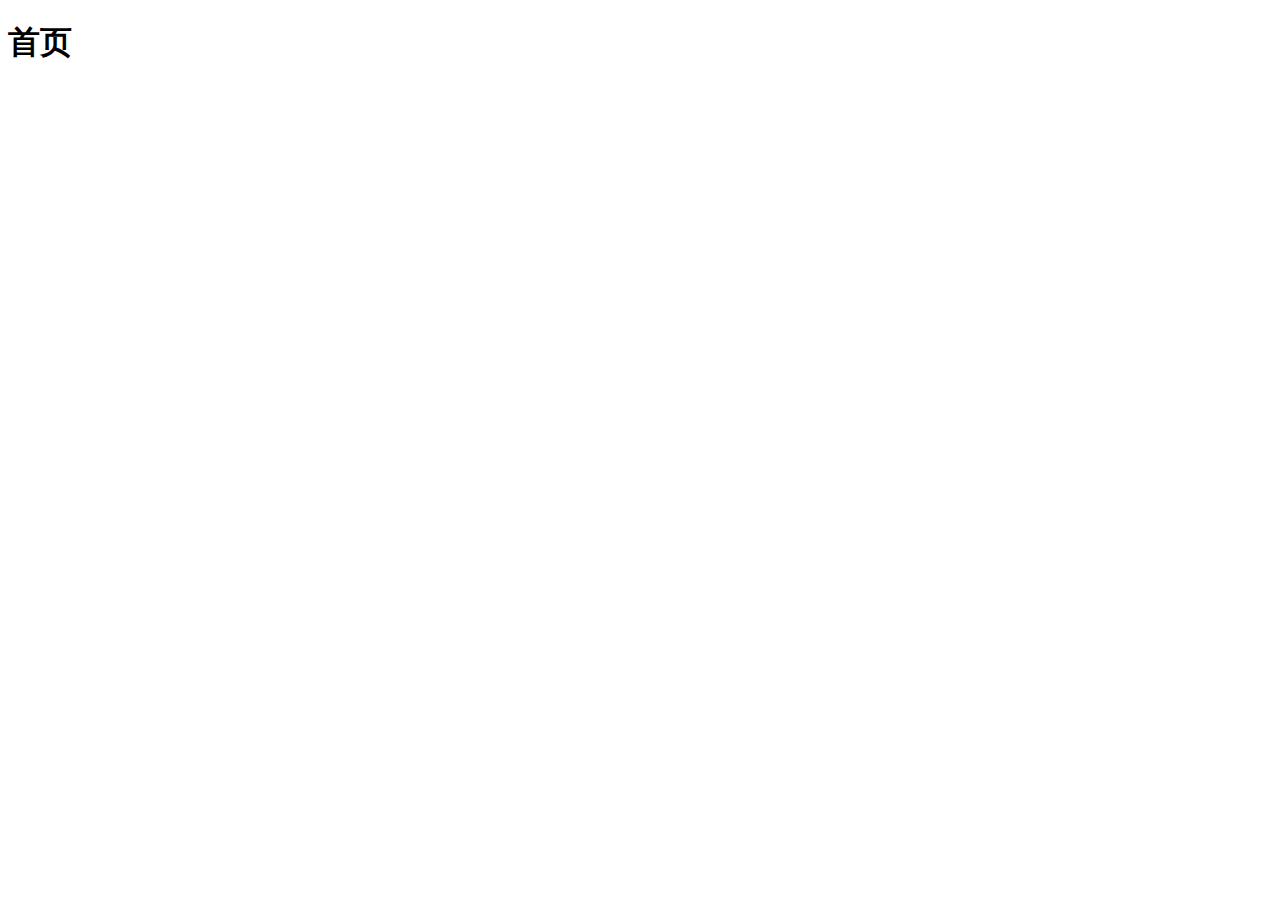
==== index.html @ 9dfb5782 "完成了登录和注册的功能" ====
<!DOCTYPE html>
<html lang="en">
  <head>
    <meta charset="UTF-8" />
    <meta http-equiv="X-UA-Compatible" content="IE=edge" />
    <meta name="viewport" content="width=device-width, initial-scale=1.0" />
    <title>Document</title>
  </head>
  <body>
    <h1>首页</h1>
  </body>
</html>
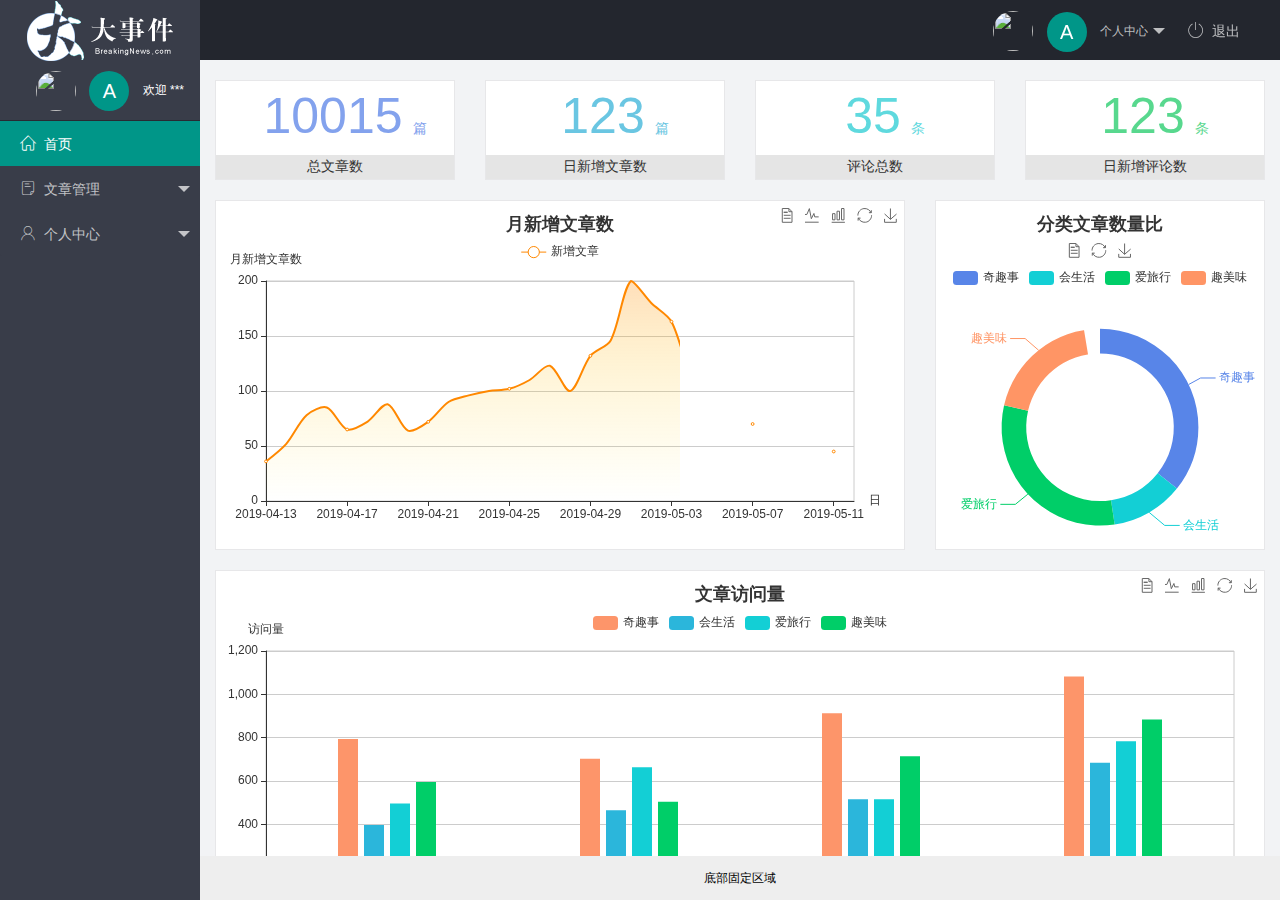
==== commit 404dc841: "完成了index步骤" ====
--- a/index.html
+++ b/index.html
@@ -5,8 +5,115 @@
     <meta http-equiv="X-UA-Compatible" content="IE=edge" />
     <meta name="viewport" content="width=device-width, initial-scale=1.0" />
     <title>Document</title>
+    <link rel="stylesheet" href="/assets/lib/layui/css/layui.css" />
+    <link rel="stylesheet" href="/assets/fonts/iconfont.css" />
+    <link rel="stylesheet" href="/assets/css/index.css" />
   </head>
   <body>
-    <h1>首页</h1>
+    <div class="layui-layout layui-layout-admin">
+      <div class="layui-header">
+        <div class="layui-logo layui-hide-xs layui-bg-black">
+          <img src="/assets/images/logo.png" alt="" />
+        </div>
+
+        <ul class="layui-nav layui-layout-right">
+          <li class="layui-nav-item layui-hide layui-show-md-inline-block">
+            <!-- 右侧导航栏上面头像 -->
+            <a href="javascript:;" class="userinfo">
+              <img src="http://t.cn/RCzsdCq" class="layui-nav-img" />
+              <span class="text-avatar">A</span>
+              个人中心
+            </a>
+            <dl class="layui-nav-child">
+              <dd><a href="">基本资料</a></dd>
+              <dd><a href="">更换头像</a></dd>
+              <dd><a href="">重置密码</a></dd>
+            </dl>
+          </li>
+          <li class="layui-nav-item" lay-header-event="menuRight" lay-unselect>
+            <a href="javascript:; " id="btnLogout"
+              ><span class="iconfont icon-tuichu"></span>退出</a
+            >
+          </li>
+        </ul>
+      </div>
+
+      <div class="layui-side layui-bg-black">
+        <div class="layui-side-scroll">
+          <!-- 左侧导航区域（可配合layui已有的垂直导航） -->
+          <!-- 左侧侧边栏上面头像 -->
+          <div class="userinfo">
+            <img src="http://t.cn/RCzsdCq" class="layui-nav-img" />
+            <span class="text-avatar">A</span>
+            <span id="welcome">欢迎 ***</span>
+          </div>
+          <ul class="layui-nav layui-nav-tree" lay-shrink="all">
+            <li class="layui-nav-item layui-this">
+              <a href="/home/dashboard.html" target="fm"
+                ><span class="iconfont icon-home"></span>首页</a
+              >
+            </li>
+            <li class="layui-nav-item">
+              <a class="" href="javascript:;"
+                ><span class="iconfont icon-16"></span>文章管理</a
+              >
+              <dl class="layui-nav-child">
+                <dd>
+                  <a href="javascript:;"
+                    ><i class="layui-icon layui-icon-app"></i>文章类别</a
+                  >
+                </dd>
+                <dd>
+                  <a href="javascript:;"
+                    ><i class="layui-icon layui-icon-app"></i>文章列表</a
+                  >
+                </dd>
+                <dd>
+                  <a href="javascript:;"
+                    ><i class="layui-icon layui-icon-app"></i>发布文章</a
+                  >
+                </dd>
+              </dl>
+            </li>
+            <li class="layui-nav-item">
+              <a href="javascript:;"
+                ><span class="iconfont icon-user"></span>个人中心</a
+              >
+              <dl class="layui-nav-child">
+                <dd>
+                  <a href="javascript:;"
+                    ><i class="layui-icon layui-icon-app"></i>基本资料</a
+                  >
+                </dd>
+                <dd>
+                  <a href="javascript:;"
+                    ><i class="layui-icon layui-icon-app"></i>更换头像</a
+                  >
+                </dd>
+                <dd>
+                  <a href="javascript:;"
+                    ><i class="layui-icon layui-icon-app"></i>重置密码</a
+                  >
+                </dd>
+              </dl>
+            </li>
+          </ul>
+        </div>
+      </div>
+
+      <div class="layui-body">
+        <!-- 内容主体区域 -->
+        <iframe name="fm" src="/home/dashboard.html" frameborder="0"></iframe>
+      </div>
+
+      <div class="layui-footer">
+        <!-- 底部固定区域 -->
+        底部固定区域
+      </div>
+    </div>
+    <script src="/assets/lib/layui/layui.all.js"></script>
+    <script src="/assets/lib/jquery.js"></script>
+    <script src="/assets/js/baseAPI.js"></script>
+    <script src="/assets/js/index.js"></script>
   </body>
 </html>
--- a/assets/lib/layui/css/layui.css
+++ b/assets/lib/layui/css/layui.css
@@ -0,0 +1,2 @@
+/** layui-v2.5.5 MIT License By https://www.layui.com */
+ .layui-inline,img{display:inline-block;vertical-align:middle}h1,h2,h3,h4,h5,h6{font-weight:400}.layui-edge,.layui-header,.layui-inline,.layui-main{position:relative}.layui-body,.layui-edge,.layui-elip{overflow:hidden}.layui-btn,.layui-edge,.layui-inline,img{vertical-align:middle}.layui-btn,.layui-disabled,.layui-icon,.layui-unselect{-moz-user-select:none;-webkit-user-select:none;-ms-user-select:none}.layui-elip,.layui-form-checkbox span,.layui-form-pane .layui-form-label{text-overflow:ellipsis;white-space:nowrap}.layui-breadcrumb,.layui-tree-btnGroup{visibility:hidden}blockquote,body,button,dd,div,dl,dt,form,h1,h2,h3,h4,h5,h6,input,li,ol,p,pre,td,textarea,th,ul{margin:0;padding:0;-webkit-tap-highlight-color:rgba(0,0,0,0)}a:active,a:hover{outline:0}img{border:none}li{list-style:none}table{border-collapse:collapse;border-spacing:0}h4,h5,h6{font-size:100%}button,input,optgroup,option,select,textarea{font-family:inherit;font-size:inherit;font-style:inherit;font-weight:inherit;outline:0}pre{white-space:pre-wrap;white-space:-moz-pre-wrap;white-space:-pre-wrap;white-space:-o-pre-wrap;word-wrap:break-word}body{line-height:24px;font:14px Helvetica Neue,Helvetica,PingFang SC,Tahoma,Arial,sans-serif}hr{height:1px;margin:10px 0;border:0;clear:both}a{color:#333;text-decoration:none}a:hover{color:#777}a cite{font-style:normal;*cursor:pointer}.layui-border-box,.layui-border-box *{box-sizing:border-box}.layui-box,.layui-box *{box-sizing:content-box}.layui-clear{clear:both;*zoom:1}.layui-clear:after{content:'\20';clear:both;*zoom:1;display:block;height:0}.layui-inline{*display:inline;*zoom:1}.layui-edge{display:inline-block;width:0;height:0;border-width:6px;border-style:dashed;border-color:transparent}.layui-edge-top{top:-4px;border-bottom-color:#999;border-bottom-style:solid}.layui-edge-right{border-left-color:#999;border-left-style:solid}.layui-edge-bottom{top:2px;border-top-color:#999;border-top-style:solid}.layui-edge-left{border-right-color:#999;border-right-style:solid}.layui-disabled,.layui-disabled:hover{color:#d2d2d2!important;cursor:not-allowed!important}.layui-circle{border-radius:100%}.layui-show{display:block!important}.layui-hide{display:none!important}@font-face{font-family:layui-icon;src:url(../font/iconfont.eot?v=250);src:url(../font/iconfont.eot?v=250#iefix) format('embedded-opentype'),url(../font/iconfont.woff2?v=250) format('woff2'),url(../font/iconfont.woff?v=250) format('woff'),url(../font/iconfont.ttf?v=250) format('truetype'),url(../font/iconfont.svg?v=250#layui-icon) format('svg')}.layui-icon{font-family:layui-icon!important;font-size:16px;font-style:normal;-webkit-font-smoothing:antialiased;-moz-osx-font-smoothing:grayscale}.layui-icon-reply-fill:before{content:"\e611"}.layui-icon-set-fill:before{content:"\e614"}.layui-icon-menu-fill:before{content:"\e60f"}.layui-icon-search:before{content:"\e615"}.layui-icon-share:before{content:"\e641"}.layui-icon-set-sm:before{content:"\e620"}.layui-icon-engine:before{content:"\e628"}.layui-icon-close:before{content:"\1006"}.layui-icon-close-fill:before{content:"\1007"}.layui-icon-chart-screen:before{content:"\e629"}.layui-icon-star:before{content:"\e600"}.layui-icon-circle-dot:before{content:"\e617"}.layui-icon-chat:before{content:"\e606"}.layui-icon-release:before{content:"\e609"}.layui-icon-list:before{content:"\e60a"}.layui-icon-chart:before{content:"\e62c"}.layui-icon-ok-circle:before{content:"\1005"}.layui-icon-layim-theme:before{content:"\e61b"}.layui-icon-table:before{content:"\e62d"}.layui-icon-right:before{content:"\e602"}.layui-icon-left:before{content:"\e603"}.layui-icon-cart-simple:before{content:"\e698"}.layui-icon-face-cry:before{content:"\e69c"}.layui-icon-face-smile:before{content:"\e6af"}.layui-icon-survey:before{content:"\e6b2"}.layui-icon-tree:before{content:"\e62e"}.layui-icon-upload-circle:before{content:"\e62f"}.layui-icon-add-circle:before{content:"\e61f"}.layui-icon-download-circle:before{content:"\e601"}.layui-icon-templeate-1:before{content:"\e630"}.layui-icon-util:before{content:"\e631"}.layui-icon-face-surprised:before{content:"\e664"}.layui-icon-edit:before{content:"\e642"}.layui-icon-speaker:before{content:"\e645"}.layui-icon-down:before{content:"\e61a"}.layui-icon-file:before{content:"\e621"}.layui-icon-layouts:before{content:"\e632"}.layui-icon-rate-half:before{content:"\e6c9"}.layui-icon-add-circle-fine:before{content:"\e608"}.layui-icon-prev-circle:before{content:"\e633"}.layui-icon-read:before{content:"\e705"}.layui-icon-404:before{content:"\e61c"}.layui-icon-carousel:before{content:"\e634"}.layui-icon-help:before{content:"\e607"}.layui-icon-code-circle:before{content:"\e635"}.layui-icon-water:before{content:"\e636"}.layui-icon-username:before{content:"\e66f"}.layui-icon-find-fill:before{content:"\e670"}.layui-icon-about:before{content:"\e60b"}.layui-icon-location:before{content:"\e715"}.layui-icon-up:before{content:"\e619"}.layui-icon-pause:before{content:"\e651"}.layui-icon-date:before{content:"\e637"}.layui-icon-layim-uploadfile:before{content:"\e61d"}.layui-icon-delete:before{content:"\e640"}.layui-icon-play:before{content:"\e652"}.layui-icon-top:before{content:"\e604"}.layui-icon-friends:before{content:"\e612"}.layui-icon-refresh-3:before{content:"\e9aa"}.layui-icon-ok:before{content:"\e605"}.layui-icon-layer:before{content:"\e638"}.layui-icon-face-smile-fine:before{content:"\e60c"}.layui-icon-dollar:before{content:"\e659"}.layui-icon-group:before{content:"\e613"}.layui-icon-layim-download:before{content:"\e61e"}.layui-icon-picture-fine:before{content:"\e60d"}.layui-icon-link:before{content:"\e64c"}.layui-icon-diamond:before{content:"\e735"}.layui-icon-log:before{content:"\e60e"}.layui-icon-rate-solid:before{content:"\e67a"}.layui-icon-fonts-del:before{content:"\e64f"}.layui-icon-unlink:before{content:"\e64d"}.layui-icon-fonts-clear:before{content:"\e639"}.layui-icon-triangle-r:before{content:"\e623"}.layui-icon-circle:before{content:"\e63f"}.layui-icon-radio:before{content:"\e643"}.layui-icon-align-center:before{content:"\e647"}.layui-icon-align-right:before{content:"\e648"}.layui-icon-align-left:before{content:"\e649"}.layui-icon-loading-1:before{content:"\e63e"}.layui-icon-return:before{content:"\e65c"}.layui-icon-fonts-strong:before{content:"\e62b"}.layui-icon-upload:before{content:"\e67c"}.layui-icon-dialogue:before{content:"\e63a"}.layui-icon-video:before{content:"\e6ed"}.layui-icon-headset:before{content:"\e6fc"}.layui-icon-cellphone-fine:before{content:"\e63b"}.layui-icon-add-1:before{content:"\e654"}.layui-icon-face-smile-b:before{content:"\e650"}.layui-icon-fonts-html:before{content:"\e64b"}.layui-icon-form:before{content:"\e63c"}.layui-icon-cart:before{content:"\e657"}.layui-icon-camera-fill:before{content:"\e65d"}.layui-icon-tabs:before{content:"\e62a"}.layui-icon-fonts-code:before{content:"\e64e"}.layui-icon-fire:before{content:"\e756"}.layui-icon-set:before{content:"\e716"}.layui-icon-fonts-u:before{content:"\e646"}.layui-icon-triangle-d:before{content:"\e625"}.layui-icon-tips:before{content:"\e702"}.layui-icon-picture:before{content:"\e64a"}.layui-icon-more-vertical:before{content:"\e671"}.layui-icon-flag:before{content:"\e66c"}.layui-icon-loading:before{content:"\e63d"}.layui-icon-fonts-i:before{content:"\e644"}.layui-icon-refresh-1:before{content:"\e666"}.layui-icon-rmb:before{content:"\e65e"}.layui-icon-home:before{content:"\e68e"}.layui-icon-user:before{content:"\e770"}.layui-icon-notice:before{content:"\e667"}.layui-icon-login-weibo:before{content:"\e675"}.layui-icon-voice:before{content:"\e688"}.layui-icon-upload-drag:before{content:"\e681"}.layui-icon-login-qq:before{content:"\e676"}.layui-icon-snowflake:before{content:"\e6b1"}.layui-icon-file-b:before{content:"\e655"}.layui-icon-template:before{content:"\e663"}.layui-icon-auz:before{content:"\e672"}.layui-icon-console:before{content:"\e665"}.layui-icon-app:before{content:"\e653"}.layui-icon-prev:before{content:"\e65a"}.layui-icon-website:before{content:"\e7ae"}.layui-icon-next:before{content:"\e65b"}.layui-icon-component:before{content:"\e857"}.layui-icon-more:before{content:"\e65f"}.layui-icon-login-wechat:before{content:"\e677"}.layui-icon-shrink-right:before{content:"\e668"}.layui-icon-spread-left:before{content:"\e66b"}.layui-icon-camera:before{content:"\e660"}.layui-icon-note:before{content:"\e66e"}.layui-icon-refresh:before{content:"\e669"}.layui-icon-female:before{content:"\e661"}.layui-icon-male:before{content:"\e662"}.layui-icon-password:before{content:"\e673"}.layui-icon-senior:before{content:"\e674"}.layui-icon-theme:before{content:"\e66a"}.layui-icon-tread:before{content:"\e6c5"}.layui-icon-praise:before{content:"\e6c6"}.layui-icon-star-fill:before{content:"\e658"}.layui-icon-rate:before{content:"\e67b"}.layui-icon-template-1:before{content:"\e656"}.layui-icon-vercode:before{content:"\e679"}.layui-icon-cellphone:before{content:"\e678"}.layui-icon-screen-full:before{content:"\e622"}.layui-icon-screen-restore:before{content:"\e758"}.layui-icon-cols:before{content:"\e610"}.layui-icon-export:before{content:"\e67d"}.layui-icon-print:before{content:"\e66d"}.layui-icon-slider:before{content:"\e714"}.layui-icon-addition:before{content:"\e624"}.layui-icon-subtraction:before{content:"\e67e"}.layui-icon-service:before{content:"\e626"}.layui-icon-transfer:before{content:"\e691"}.layui-main{width:1140px;margin:0 auto}.layui-header{z-index:1000;height:60px}.layui-header a:hover{transition:all .5s;-webkit-transition:all .5s}.layui-side{position:fixed;left:0;top:0;bottom:0;z-index:999;width:200px;overflow-x:hidden}.layui-side-scroll{position:relative;width:220px;height:100%;overflow-x:hidden}.layui-body{position:absolute;left:200px;right:0;top:0;bottom:0;z-index:998;width:auto;overflow-y:auto;box-sizing:border-box}.layui-layout-body{overflow:hidden}.layui-layout-admin .layui-header{background-color:#23262E}.layui-layout-admin .layui-side{top:60px;width:200px;overflow-x:hidden}.layui-layout-admin .layui-body{position:fixed;top:60px;bottom:44px}.layui-layout-admin .layui-main{width:auto;margin:0 15px}.layui-layout-admin .layui-footer{position:fixed;left:200px;right:0;bottom:0;height:44px;line-height:44px;padding:0 15px;background-color:#eee}.layui-layout-admin .layui-logo{position:absolute;left:0;top:0;width:200px;height:100%;line-height:60px;text-align:center;color:#009688;font-size:16px}.layui-layout-admin .layui-header .layui-nav{background:0 0}.layui-layout-left{position:absolute!important;left:200px;top:0}.layui-layout-right{position:absolute!important;right:0;top:0}.layui-container{position:relative;margin:0 auto;padding:0 15px;box-sizing:border-box}.layui-fluid{position:relative;margin:0 auto;padding:0 15px}.layui-row:after,.layui-row:before{content:'';display:block;clear:both}.layui-col-lg1,.layui-col-lg10,.layui-col-lg11,.layui-col-lg12,.layui-col-lg2,.layui-col-lg3,.layui-col-lg4,.layui-col-lg5,.layui-col-lg6,.layui-col-lg7,.layui-col-lg8,.layui-col-lg9,.layui-col-md1,.layui-col-md10,.layui-col-md11,.layui-col-md12,.layui-col-md2,.layui-col-md3,.layui-col-md4,.layui-col-md5,.layui-col-md6,.layui-col-md7,.layui-col-md8,.layui-col-md9,.layui-col-sm1,.layui-col-sm10,.layui-col-sm11,.layui-col-sm12,.layui-col-sm2,.layui-col-sm3,.layui-col-sm4,.layui-col-sm5,.layui-col-sm6,.layui-col-sm7,.layui-col-sm8,.layui-col-sm9,.layui-col-xs1,.layui-col-xs10,.layui-col-xs11,.layui-col-xs12,.layui-col-xs2,.layui-col-xs3,.layui-col-xs4,.layui-col-xs5,.layui-col-xs6,.layui-col-xs7,.layui-col-xs8,.layui-col-xs9{position:relative;display:block;box-sizing:border-box}.layui-col-xs1,.layui-col-xs10,.layui-col-xs11,.layui-col-xs12,.layui-col-xs2,.layui-col-xs3,.layui-col-xs4,.layui-col-xs5,.layui-col-xs6,.layui-col-xs7,.layui-col-xs8,.layui-col-xs9{float:left}.layui-col-xs1{width:8.33333333%}.layui-col-xs2{width:16.66666667%}.layui-col-xs3{width:25%}.layui-col-xs4{width:33.33333333%}.layui-col-xs5{width:41.66666667%}.layui-col-xs6{width:50%}.layui-col-xs7{width:58.33333333%}.layui-col-xs8{width:66.66666667%}.layui-col-xs9{width:75%}.layui-col-xs10{width:83.33333333%}.layui-col-xs11{width:91.66666667%}.layui-col-xs12{width:100%}.layui-col-xs-offset1{margin-left:8.33333333%}.layui-col-xs-offset2{margin-left:16.66666667%}.layui-col-xs-offset3{margin-left:25%}.layui-col-xs-offset4{margin-left:33.33333333%}.layui-col-xs-offset5{margin-left:41.66666667%}.layui-col-xs-offset6{margin-left:50%}.layui-col-xs-offset7{margin-left:58.33333333%}.layui-col-xs-offset8{margin-left:66.66666667%}.layui-col-xs-offset9{margin-left:75%}.layui-col-xs-offset10{margin-left:83.33333333%}.layui-col-xs-offset11{margin-left:91.66666667%}.layui-col-xs-offset12{margin-left:100%}@media screen and (max-width:768px){.layui-hide-xs{display:none!important}.layui-show-xs-block{display:block!important}.layui-show-xs-inline{display:inline!important}.layui-show-xs-inline-block{display:inline-block!important}}@media screen and (min-width:768px){.layui-container{width:750px}.layui-hide-sm{display:none!important}.layui-show-sm-block{display:block!important}.layui-show-sm-inline{display:inline!important}.layui-show-sm-inline-block{display:inline-block!important}.layui-col-sm1,.layui-col-sm10,.layui-col-sm11,.layui-col-sm12,.layui-col-sm2,.layui-col-sm3,.layui-col-sm4,.layui-col-sm5,.layui-col-sm6,.layui-col-sm7,.layui-col-sm8,.layui-col-sm9{float:left}.layui-col-sm1{width:8.33333333%}.layui-col-sm2{width:16.66666667%}.layui-col-sm3{width:25%}.layui-col-sm4{width:33.33333333%}.layui-col-sm5{width:41.66666667%}.layui-col-sm6{width:50%}.layui-col-sm7{width:58.33333333%}.layui-col-sm8{width:66.66666667%}.layui-col-sm9{width:75%}.layui-col-sm10{width:83.33333333%}.layui-col-sm11{width:91.66666667%}.layui-col-sm12{width:100%}.layui-col-sm-offset1{margin-left:8.33333333%}.layui-col-sm-offset2{margin-left:16.66666667%}.layui-col-sm-offset3{margin-left:25%}.layui-col-sm-offset4{margin-left:33.33333333%}.layui-col-sm-offset5{margin-left:41.66666667%}.layui-col-sm-offset6{margin-left:50%}.layui-col-sm-offset7{margin-left:58.33333333%}.layui-col-sm-offset8{margin-left:66.66666667%}.layui-col-sm-offset9{margin-left:75%}.layui-col-sm-offset10{margin-left:83.33333333%}.layui-col-sm-offset11{margin-left:91.66666667%}.layui-col-sm-offset12{margin-left:100%}}@media screen and (min-width:992px){.layui-container{width:970px}.layui-hide-md{display:none!important}.layui-show-md-block{display:block!important}.layui-show-md-inline{display:inline!important}.layui-show-md-inline-block{display:inline-block!important}.layui-col-md1,.layui-col-md10,.layui-col-md11,.layui-col-md12,.layui-col-md2,.layui-col-md3,.layui-col-md4,.layui-col-md5,.layui-col-md6,.layui-col-md7,.layui-col-md8,.layui-col-md9{float:left}.layui-col-md1{width:8.33333333%}.layui-col-md2{width:16.66666667%}.layui-col-md3{width:25%}.layui-col-md4{width:33.33333333%}.layui-col-md5{width:41.66666667%}.layui-col-md6{width:50%}.layui-col-md7{width:58.33333333%}.layui-col-md8{width:66.66666667%}.layui-col-md9{width:75%}.layui-col-md10{width:83.33333333%}.layui-col-md11{width:91.66666667%}.layui-col-md12{width:100%}.layui-col-md-offset1{margin-left:8.33333333%}.layui-col-md-offset2{margin-left:16.66666667%}.layui-col-md-offset3{margin-left:25%}.layui-col-md-offset4{margin-left:33.33333333%}.layui-col-md-offset5{margin-left:41.66666667%}.layui-col-md-offset6{margin-left:50%}.layui-col-md-offset7{margin-left:58.33333333%}.layui-col-md-offset8{margin-left:66.66666667%}.layui-col-md-offset9{margin-left:75%}.layui-col-md-offset10{margin-left:83.33333333%}.layui-col-md-offset11{margin-left:91.66666667%}.layui-col-md-offset12{margin-left:100%}}@media screen and (min-width:1200px){.layui-container{width:1170px}.layui-hide-lg{display:none!important}.layui-show-lg-block{display:block!important}.layui-show-lg-inline{display:inline!important}.layui-show-lg-inline-block{display:inline-block!important}.layui-col-lg1,.layui-col-lg10,.layui-col-lg11,.layui-col-lg12,.layui-col-lg2,.layui-col-lg3,.layui-col-lg4,.layui-col-lg5,.layui-col-lg6,.layui-col-lg7,.layui-col-lg8,.layui-col-lg9{float:left}.layui-col-lg1{width:8.33333333%}.layui-col-lg2{width:16.66666667%}.layui-col-lg3{width:25%}.layui-col-lg4{width:33.33333333%}.layui-col-lg5{width:41.66666667%}.layui-col-lg6{width:50%}.layui-col-lg7{width:58.33333333%}.layui-col-lg8{width:66.66666667%}.layui-col-lg9{width:75%}.layui-col-lg10{width:83.33333333%}.layui-col-lg11{width:91.66666667%}.layui-col-lg12{width:100%}.layui-col-lg-offset1{margin-left:8.33333333%}.layui-col-lg-offset2{margin-left:16.66666667%}.layui-col-lg-offset3{margin-left:25%}.layui-col-lg-offset4{margin-left:33.33333333%}.layui-col-lg-offset5{margin-left:41.66666667%}.layui-col-lg-offset6{margin-left:50%}.layui-col-lg-offset7{margin-left:58.33333333%}.layui-col-lg-offset8{margin-left:66.66666667%}.layui-col-lg-offset9{margin-left:75%}.layui-col-lg-offset10{margin-left:83.33333333%}.layui-col-lg-offset11{margin-left:91.66666667%}.layui-col-lg-offset12{margin-left:100%}}.layui-col-space1{margin:-.5px}.layui-col-space1>*{padding:.5px}.layui-col-space3{margin:-1.5px}.layui-col-space3>*{padding:1.5px}.layui-col-space5{margin:-2.5px}.layui-col-space5>*{padding:2.5px}.layui-col-space8{margin:-3.5px}.layui-col-space8>*{padding:3.5px}.layui-col-space10{margin:-5px}.layui-col-space10>*{padding:5px}.layui-col-space12{margin:-6px}.layui-col-space12>*{padding:6px}.layui-col-space15{margin:-7.5px}.layui-col-space15>*{padding:7.5px}.layui-col-space18{margin:-9px}.layui-col-space18>*{padding:9px}.layui-col-space20{margin:-10px}.layui-col-space20>*{padding:10px}.layui-col-space22{margin:-11px}.layui-col-space22>*{padding:11px}.layui-col-space25{margin:-12.5px}.layui-col-space25>*{padding:12.5px}.layui-col-space30{margin:-15px}.layui-col-space30>*{padding:15px}.layui-btn,.layui-input,.layui-select,.layui-textarea,.layui-upload-button{outline:0;-webkit-appearance:none;transition:all .3s;-webkit-transition:all .3s;box-sizing:border-box}.layui-elem-quote{margin-bottom:10px;padding:15px;line-height:22px;border-left:5px solid #009688;border-radius:0 2px 2px 0;background-color:#f2f2f2}.layui-quote-nm{border-style:solid;border-width:1px 1px 1px 5px;background:0 0}.layui-elem-field{margin-bottom:10px;padding:0;border-width:1px;border-style:solid}.layui-elem-field legend{margin-left:20px;padding:0 10px;font-size:20px;font-weight:300}.layui-field-title{margin:10px 0 20px;border-width:1px 0 0}.layui-field-box{padding:10px 15px}.layui-field-title .layui-field-box{padding:10px 0}.layui-progress{position:relative;height:6px;border-radius:20px;background-color:#e2e2e2}.layui-progress-bar{position:absolute;left:0;top:0;width:0;max-width:100%;height:6px;border-radius:20px;text-align:right;background-color:#5FB878;transition:all .3s;-webkit-transition:all .3s}.layui-progress-big,.layui-progress-big .layui-progress-bar{height:18px;line-height:18px}.layui-progress-text{position:relative;top:-20px;line-height:18px;font-size:12px;color:#666}.layui-progress-big .layui-progress-text{position:static;padding:0 10px;color:#fff}.layui-collapse{border-width:1px;border-style:solid;border-radius:2px}.layui-colla-content,.layui-colla-item{border-top-width:1px;border-top-style:solid}.layui-colla-item:first-child{border-top:none}.layui-colla-title{position:relative;height:42px;line-height:42px;padding:0 15px 0 35px;color:#333;background-color:#f2f2f2;cursor:pointer;font-size:14px;overflow:hidden}.layui-colla-content{display:none;padding:10px 15px;line-height:22px;color:#666}.layui-colla-icon{position:absolute;left:15px;top:0;font-size:14px}.layui-card{margin-bottom:15px;border-radius:2px;background-color:#fff;box-shadow:0 1px 2px 0 rgba(0,0,0,.05)}.layui-card:last-child{margin-bottom:0}.layui-card-header{position:relative;height:42px;line-height:42px;padding:0 15px;border-bottom:1px solid #f6f6f6;color:#333;border-radius:2px 2px 0 0;font-size:14px}.layui-bg-black,.layui-bg-blue,.layui-bg-cyan,.layui-bg-green,.layui-bg-orange,.layui-bg-red{color:#fff!important}.layui-card-body{position:relative;padding:10px 15px;line-height:24px}.layui-card-body[pad15]{padding:15px}.layui-card-body[pad20]{padding:20px}.layui-card-body .layui-table{margin:5px 0}.layui-card .layui-tab{margin:0}.layui-panel-window{position:relative;padding:15px;border-radius:0;border-top:5px solid #E6E6E6;background-color:#fff}.layui-auxiliar-moving{position:fixed;left:0;right:0;top:0;bottom:0;width:100%;height:100%;background:0 0;z-index:9999999999}.layui-form-label,.layui-form-mid,.layui-form-select,.layui-input-block,.layui-input-inline,.layui-textarea{position:relative}.layui-bg-red{background-color:#FF5722!important}.layui-bg-orange{background-color:#FFB800!important}.layui-bg-green{background-color:#009688!important}.layui-bg-cyan{background-color:#2F4056!important}.layui-bg-blue{background-color:#1E9FFF!important}.layui-bg-black{background-color:#393D49!important}.layui-bg-gray{background-color:#eee!important;color:#666!important}.layui-badge-rim,.layui-colla-content,.layui-colla-item,.layui-collapse,.layui-elem-field,.layui-form-pane .layui-form-item[pane],.layui-form-pane .layui-form-label,.layui-input,.layui-layedit,.layui-layedit-tool,.layui-quote-nm,.layui-select,.layui-tab-bar,.layui-tab-card,.layui-tab-title,.layui-tab-title .layui-this:after,.layui-textarea{border-color:#e6e6e6}.layui-timeline-item:before,hr{background-color:#e6e6e6}.layui-text{line-height:22px;font-size:14px;color:#666}.layui-text h1,.layui-text h2,.layui-text h3{font-weight:500;color:#333}.layui-text h1{font-size:30px}.layui-text h2{font-size:24px}.layui-text h3{font-size:18px}.layui-text a:not(.layui-btn){color:#01AAED}.layui-text a:not(.layui-btn):hover{text-decoration:underline}.layui-text ul{padding:5px 0 5px 15px}.layui-text ul li{margin-top:5px;list-style-type:disc}.layui-text em,.layui-word-aux{color:#999!important;padding:0 5px!important}.layui-btn{display:inline-block;height:38px;line-height:38px;padding:0 18px;background-color:#009688;color:#fff;white-space:nowrap;text-align:center;font-size:14px;border:none;border-radius:2px;cursor:pointer}.layui-btn:hover{opacity:.8;filter:alpha(opacity=80);color:#fff}.layui-btn:active{opacity:1;filter:alpha(opacity=100)}.layui-btn+.layui-btn{margin-left:10px}.layui-btn-container{font-size:0}.layui-btn-container .layui-btn{margin-right:10px;margin-bottom:10px}.layui-btn-container .layui-btn+.layui-btn{margin-left:0}.layui-table .layui-btn-container .layui-btn{margin-bottom:9px}.layui-btn-radius{border-radius:100px}.layui-btn .layui-icon{margin-right:3px;font-size:18px;vertical-align:bottom;vertical-align:middle\9}.layui-btn-primary{border:1px solid #C9C9C9;background-color:#fff;color:#555}.layui-btn-primary:hover{border-color:#009688;color:#333}.layui-btn-normal{background-color:#1E9FFF}.layui-btn-warm{background-color:#FFB800}.layui-btn-danger{background-color:#FF5722}.layui-btn-checked{background-color:#5FB878}.layui-btn-disabled,.layui-btn-disabled:active,.layui-btn-disabled:hover{border:1px solid #e6e6e6;background-color:#FBFBFB;color:#C9C9C9;cursor:not-allowed;opacity:1}.layui-btn-lg{height:44px;line-height:44px;padding:0 25px;font-size:16px}.layui-btn-sm{height:30px;line-height:30px;padding:0 10px;font-size:12px}.layui-btn-sm i{font-size:16px!important}.layui-btn-xs{height:22px;line-height:22px;padding:0 5px;font-size:12px}.layui-btn-xs i{font-size:14px!important}.layui-btn-group{display:inline-block;vertical-align:middle;font-size:0}.layui-btn-group .layui-btn{margin-left:0!important;margin-right:0!important;border-left:1px solid rgba(255,255,255,.5);border-radius:0}.layui-btn-group .layui-btn-primary{border-left:none}.layui-btn-group .layui-btn-primary:hover{border-color:#C9C9C9;color:#009688}.layui-btn-group .layui-btn:first-child{border-left:none;border-radius:2px 0 0 2px}.layui-btn-group .layui-btn-primary:first-child{border-left:1px solid #c9c9c9}.layui-btn-group .layui-btn:last-child{border-radius:0 2px 2px 0}.layui-btn-group .layui-btn+.layui-btn{margin-left:0}.layui-btn-group+.layui-btn-group{margin-left:10px}.layui-btn-fluid{width:100%}.layui-input,.layui-select,.layui-textarea{height:38px;line-height:1.3;line-height:38px\9;border-width:1px;border-style:solid;background-color:#fff;border-radius:2px}.layui-input::-webkit-input-placeholder,.layui-select::-webkit-input-placeholder,.layui-textarea::-webkit-input-placeholder{line-height:1.3}.layui-input,.layui-textarea{display:block;width:100%;padding-left:10px}.layui-input:hover,.layui-textarea:hover{border-color:#D2D2D2!important}.layui-input:focus,.layui-textarea:focus{border-color:#C9C9C9!important}.layui-textarea{min-height:100px;height:auto;line-height:20px;padding:6px 10px;resize:vertical}.layui-select{padding:0 10px}.layui-form input[type=checkbox],.layui-form input[type=radio],.layui-form select{display:none}.layui-form [lay-ignore]{display:initial}.layui-form-item{margin-bottom:15px;clear:both;*zoom:1}.layui-form-item:after{content:'\20';clear:both;*zoom:1;display:block;height:0}.layui-form-label{float:left;display:block;padding:9px 15px;width:80px;font-weight:400;line-height:20px;text-align:right}.layui-form-label-col{display:block;float:none;padding:9px 0;line-height:20px;text-align:left}.layui-form-item .layui-inline{margin-bottom:5px;margin-right:10px}.layui-input-block{margin-left:110px;min-height:36px}.layui-input-inline{display:inline-block;vertical-align:middle}.layui-form-item .layui-input-inline{float:left;width:190px;margin-right:10px}.layui-form-text .layui-input-inline{width:auto}.layui-form-mid{float:left;display:block;padding:9px 0!important;line-height:20px;margin-right:10px}.layui-form-danger+.layui-form-select .layui-input,.layui-form-danger:focus{border-color:#FF5722!important}.layui-form-select .layui-input{padding-right:30px;cursor:pointer}.layui-form-select .layui-edge{position:absolute;right:10px;top:50%;margin-top:-3px;cursor:pointer;border-width:6px;border-top-color:#c2c2c2;border-top-style:solid;transition:all .3s;-webkit-transition:all .3s}.layui-form-select dl{display:none;position:absolute;left:0;top:42px;padding:5px 0;z-index:899;min-width:100%;border:1px solid #d2d2d2;max-height:300px;overflow-y:auto;background-color:#fff;border-radius:2px;box-shadow:0 2px 4px rgba(0,0,0,.12);box-sizing:border-box}.layui-form-select dl dd,.layui-form-select dl dt{padding:0 10px;line-height:36px;white-space:nowrap;overflow:hidden;text-overflow:ellipsis}.layui-form-select dl dt{font-size:12px;color:#999}.layui-form-select dl dd{cursor:pointer}.layui-form-select dl dd:hover{background-color:#f2f2f2;-webkit-transition:.5s all;transition:.5s all}.layui-form-select .layui-select-group dd{padding-left:20px}.layui-form-select dl dd.layui-select-tips{padding-left:10px!important;color:#999}.layui-form-select dl dd.layui-this{background-color:#5FB878;color:#fff}.layui-form-checkbox,.layui-form-select dl dd.layui-disabled{background-color:#fff}.layui-form-selected dl{display:block}.layui-form-checkbox,.layui-form-checkbox *,.layui-form-switch{display:inline-block;vertical-align:middle}.layui-form-selected .layui-edge{margin-top:-9px;-webkit-transform:rotate(180deg);transform:rotate(180deg);margin-top:-3px\9}:root .layui-form-selected .layui-edge{margin-top:-9px\0/IE9}.layui-form-selectup dl{top:auto;bottom:42px}.layui-select-none{margin:5px 0;text-align:center;color:#999}.layui-select-disabled .layui-disabled{border-color:#eee!important}.layui-select-disabled .layui-edge{border-top-color:#d2d2d2}.layui-form-checkbox{position:relative;height:30px;line-height:30px;margin-right:10px;padding-right:30px;cursor:pointer;font-size:0;-webkit-transition:.1s linear;transition:.1s linear;box-sizing:border-box}.layui-form-checkbox span{padding:0 10px;height:100%;font-size:14px;border-radius:2px 0 0 2px;background-color:#d2d2d2;color:#fff;overflow:hidden}.layui-form-checkbox:hover span{background-color:#c2c2c2}.layui-form-checkbox i{position:absolute;right:0;top:0;width:30px;height:28px;border:1px solid #d2d2d2;border-left:none;border-radius:0 2px 2px 0;color:#fff;font-size:20px;text-align:center}.layui-form-checkbox:hover i{border-color:#c2c2c2;color:#c2c2c2}.layui-form-checked,.layui-form-checked:hover{border-color:#5FB878}.layui-form-checked span,.layui-form-checked:hover span{background-color:#5FB878}.layui-form-checked i,.layui-form-checked:hover i{color:#5FB878}.layui-form-item .layui-form-checkbox{margin-top:4px}.layui-form-checkbox[lay-skin=primary]{height:auto!important;line-height:normal!important;min-width:18px;min-height:18px;border:none!important;margin-right:0;padding-left:28px;padding-right:0;background:0 0}.layui-form-checkbox[lay-skin=primary] span{padding-left:0;padding-right:15px;line-height:18px;background:0 0;color:#666}.layui-form-checkbox[lay-skin=primary] i{right:auto;left:0;width:16px;height:16px;line-height:16px;border:1px solid #d2d2d2;font-size:12px;border-radius:2px;background-color:#fff;-webkit-transition:.1s linear;transition:.1s linear}.layui-form-checkbox[lay-skin=primary]:hover i{border-color:#5FB878;color:#fff}.layui-form-checked[lay-skin=primary] i{border-color:#5FB878!important;background-color:#5FB878;color:#fff}.layui-checkbox-disbaled[lay-skin=primary] span{background:0 0!important;color:#c2c2c2}.layui-checkbox-disbaled[lay-skin=primary]:hover i{border-color:#d2d2d2}.layui-form-item .layui-form-checkbox[lay-skin=primary]{margin-top:10px}.layui-form-switch{position:relative;height:22px;line-height:22px;min-width:35px;padding:0 5px;margin-top:8px;border:1px solid #d2d2d2;border-radius:20px;cursor:pointer;background-color:#fff;-webkit-transition:.1s linear;transition:.1s linear}.layui-form-switch i{position:absolute;left:5px;top:3px;width:16px;height:16px;border-radius:20px;background-color:#d2d2d2;-webkit-transition:.1s linear;transition:.1s linear}.layui-form-switch em{position:relative;top:0;width:25px;margin-left:21px;padding:0!important;text-align:center!important;color:#999!important;font-style:normal!important;font-size:12px}.layui-form-onswitch{border-color:#5FB878;background-color:#5FB878}.layui-checkbox-disbaled,.layui-checkbox-disbaled i{border-color:#e2e2e2!important}.layui-form-onswitch i{left:100%;margin-left:-21px;background-color:#fff}.layui-form-onswitch em{margin-left:5px;margin-right:21px;color:#fff!important}.layui-checkbox-disbaled span{background-color:#e2e2e2!important}.layui-checkbox-disbaled:hover i{color:#fff!important}[lay-radio]{display:none}.layui-form-radio,.layui-form-radio *{display:inline-block;vertical-align:middle}.layui-form-radio{line-height:28px;margin:6px 10px 0 0;padding-right:10px;cursor:pointer;font-size:0}.layui-form-radio *{font-size:14px}.layui-form-radio>i{margin-right:8px;font-size:22px;color:#c2c2c2}.layui-form-radio>i:hover,.layui-form-radioed>i{color:#5FB878}.layui-radio-disbaled>i{color:#e2e2e2!important}.layui-form-pane .layui-form-label{width:110px;padding:8px 15px;height:38px;line-height:20px;border-width:1px;border-style:solid;border-radius:2px 0 0 2px;text-align:center;background-color:#FBFBFB;overflow:hidden;box-sizing:border-box}.layui-form-pane .layui-input-inline{margin-left:-1px}.layui-form-pane .layui-input-block{margin-left:110px;left:-1px}.layui-form-pane .layui-input{border-radius:0 2px 2px 0}.layui-form-pane .layui-form-text .layui-form-label{float:none;width:100%;border-radius:2px;box-sizing:border-box;text-align:left}.layui-form-pane .layui-form-text .layui-input-inline{display:block;margin:0;top:-1px;clear:both}.layui-form-pane .layui-form-text .layui-input-block{margin:0;left:0;top:-1px}.layui-form-pane .layui-form-text .layui-textarea{min-height:100px;border-radius:0 0 2px 2px}.layui-form-pane .layui-form-checkbox{margin:4px 0 4px 10px}.layui-form-pane .layui-form-radio,.layui-form-pane .layui-form-switch{margin-top:6px;margin-left:10px}.layui-form-pane .layui-form-item[pane]{position:relative;border-width:1px;border-style:solid}.layui-form-pane .layui-form-item[pane] .layui-form-label{position:absolute;left:0;top:0;height:100%;border-width:0 1px 0 0}.layui-form-pane .layui-form-item[pane] .layui-input-inline{margin-left:110px}@media screen and (max-width:450px){.layui-form-item .layui-form-label{text-overflow:ellipsis;overflow:hidden;white-space:nowrap}.layui-form-item .layui-inline{display:block;margin-right:0;margin-bottom:20px;clear:both}.layui-form-item .layui-inline:after{content:'\20';clear:both;display:block;height:0}.layui-form-item .layui-input-inline{display:block;float:none;left:-3px;width:auto;margin:0 0 10px 112px}.layui-form-item .layui-input-inline+.layui-form-mid{margin-left:110px;top:-5px;padding:0}.layui-form-item .layui-form-checkbox{margin-right:5px;margin-bottom:5px}}.layui-layedit{border-width:1px;border-style:solid;border-radius:2px}.layui-layedit-tool{padding:3px 5px;border-bottom-width:1px;border-bottom-style:solid;font-size:0}.layedit-tool-fixed{position:fixed;top:0;border-top:1px solid #e2e2e2}.layui-layedit-tool .layedit-tool-mid,.layui-layedit-tool .layui-icon{display:inline-block;vertical-align:middle;text-align:center;font-size:14px}.layui-layedit-tool .layui-icon{position:relative;width:32px;height:30px;line-height:30px;margin:3px 5px;color:#777;cursor:pointer;border-radius:2px}.layui-layedit-tool .layui-icon:hover{color:#393D49}.layui-layedit-tool .layui-icon:active{color:#000}.layui-layedit-tool .layedit-tool-active{background-color:#e2e2e2;color:#000}.layui-layedit-tool .layui-disabled,.layui-layedit-tool .layui-disabled:hover{color:#d2d2d2;cursor:not-allowed}.layui-layedit-tool .layedit-tool-mid{width:1px;height:18px;margin:0 10px;background-color:#d2d2d2}.layedit-tool-html{width:50px!important;font-size:30px!important}.layedit-tool-b,.layedit-tool-code,.layedit-tool-help{font-size:16px!important}.layedit-tool-d,.layedit-tool-face,.layedit-tool-image,.layedit-tool-unlink{font-size:18px!important}.layedit-tool-image input{position:absolute;font-size:0;left:0;top:0;width:100%;height:100%;opacity:.01;filter:Alpha(opacity=1);cursor:pointer}.layui-layedit-iframe iframe{display:block;width:100%}#LAY_layedit_code{overflow:hidden}.layui-laypage{display:inline-block;*display:inline;*zoom:1;vertical-align:middle;margin:10px 0;font-size:0}.layui-laypage>a:first-child,.layui-laypage>a:first-child em{border-radius:2px 0 0 2px}.layui-laypage>a:last-child,.layui-laypage>a:last-child em{border-radius:0 2px 2px 0}.layui-laypage>:first-child{margin-left:0!important}.layui-laypage>:last-child{margin-right:0!important}.layui-laypage a,.layui-laypage button,.layui-laypage input,.layui-laypage select,.layui-laypage span{border:1px solid #e2e2e2}.layui-laypage a,.layui-laypage span{display:inline-block;*display:inline;*zoom:1;vertical-align:middle;padding:0 15px;height:28px;line-height:28px;margin:0 -1px 5px 0;background-color:#fff;color:#333;font-size:12px}.layui-flow-more a *,.layui-laypage input,.layui-table-view select[lay-ignore]{display:inline-block}.layui-laypage a:hover{color:#009688}.layui-laypage em{font-style:normal}.layui-laypage .layui-laypage-spr{color:#999;font-weight:700}.layui-laypage a{text-decoration:none}.layui-laypage .layui-laypage-curr{position:relative}.layui-laypage .layui-laypage-curr em{position:relative;color:#fff}.layui-laypage .layui-laypage-curr .layui-laypage-em{position:absolute;left:-1px;top:-1px;padding:1px;width:100%;height:100%;background-color:#009688}.layui-laypage-em{border-radius:2px}.layui-laypage-next em,.layui-laypage-prev em{font-family:Sim sun;font-size:16px}.layui-laypage .layui-laypage-count,.layui-laypage .layui-laypage-limits,.layui-laypage .layui-laypage-refresh,.layui-laypage .layui-laypage-skip{margin-left:10px;margin-right:10px;padding:0;border:none}.layui-laypage .layui-laypage-limits,.layui-laypage .layui-laypage-refresh{vertical-align:top}.layui-laypage .layui-laypage-refresh i{font-size:18px;cursor:pointer}.layui-laypage select{height:22px;padding:3px;border-radius:2px;cursor:pointer}.layui-laypage .layui-laypage-skip{height:30px;line-height:30px;color:#999}.layui-laypage button,.layui-laypage input{height:30px;line-height:30px;border-radius:2px;vertical-align:top;background-color:#fff;box-sizing:border-box}.layui-laypage input{width:40px;margin:0 10px;padding:0 3px;text-align:center}.layui-laypage input:focus,.layui-laypage select:focus{border-color:#009688!important}.layui-laypage button{margin-left:10px;padding:0 10px;cursor:pointer}.layui-table,.layui-table-view{margin:10px 0}.layui-flow-more{margin:10px 0;text-align:center;color:#999;font-size:14px}.layui-flow-more a{height:32px;line-height:32px}.layui-flow-more a *{vertical-align:top}.layui-flow-more a cite{padding:0 20px;border-radius:3px;background-color:#eee;color:#333;font-style:normal}.layui-flow-more a cite:hover{opacity:.8}.layui-flow-more a i{font-size:30px;color:#737383}.layui-table{width:100%;background-color:#fff;color:#666}.layui-table tr{transition:all .3s;-webkit-transition:all .3s}.layui-table th{text-align:left;font-weight:400}.layui-table tbody tr:hover,.layui-table thead tr,.layui-table-click,.layui-table-header,.layui-table-hover,.layui-table-mend,.layui-table-patch,.layui-table-tool,.layui-table-total,.layui-table-total tr,.layui-table[lay-even] tr:nth-child(even){background-color:#f2f2f2}.layui-table td,.layui-table th,.layui-table-col-set,.layui-table-fixed-r,.layui-table-grid-down,.layui-table-header,.layui-table-page,.layui-table-tips-main,.layui-table-tool,.layui-table-total,.layui-table-view,.layui-table[lay-skin=line],.layui-table[lay-skin=row]{border-width:1px;border-style:solid;border-color:#e6e6e6}.layui-table td,.layui-table th{position:relative;padding:9px 15px;min-height:20px;line-height:20px;font-size:14px}.layui-table[lay-skin=line] td,.layui-table[lay-skin=line] th{border-width:0 0 1px}.layui-table[lay-skin=row] td,.layui-table[lay-skin=row] th{border-width:0 1px 0 0}.layui-table[lay-skin=nob] td,.layui-table[lay-skin=nob] th{border:none}.layui-table img{max-width:100px}.layui-table[lay-size=lg] td,.layui-table[lay-size=lg] th{padding:15px 30px}.layui-table-view .layui-table[lay-size=lg] .layui-table-cell{height:40px;line-height:40px}.layui-table[lay-size=sm] td,.layui-table[lay-size=sm] th{font-size:12px;padding:5px 10px}.layui-table-view .layui-table[lay-size=sm] .layui-table-cell{height:20px;line-height:20px}.layui-table[lay-data]{display:none}.layui-table-box{position:relative;overflow:hidden}.layui-table-view .layui-table{position:relative;width:auto;margin:0}.layui-table-view .layui-table[lay-skin=line]{border-width:0 1px 0 0}.layui-table-view .layui-table[lay-skin=row]{border-width:0 0 1px}.layui-table-view .layui-table td,.layui-table-view .layui-table th{padding:5px 0;border-top:none;border-left:none}.layui-table-view .layui-table th.layui-unselect .layui-table-cell span{cursor:pointer}.layui-table-view .layui-table td{cursor:default}.layui-table-view .layui-table td[data-edit=text]{cursor:text}.layui-table-view .layui-form-checkbox[lay-skin=primary] i{width:18px;height:18px}.layui-table-view .layui-form-radio{line-height:0;padding:0}.layui-table-view .layui-form-radio>i{margin:0;font-size:20px}.layui-table-init{position:absolute;left:0;top:0;width:100%;height:100%;text-align:center;z-index:110}.layui-table-init .layui-icon{position:absolute;left:50%;top:50%;margin:-15px 0 0 -15px;font-size:30px;color:#c2c2c2}.layui-table-header{border-width:0 0 1px;overflow:hidden}.layui-table-header .layui-table{margin-bottom:-1px}.layui-table-tool .layui-inline[lay-event]{position:relative;width:26px;height:26px;padding:5px;line-height:16px;margin-right:10px;text-align:center;color:#333;border:1px solid #ccc;cursor:pointer;-webkit-transition:.5s all;transition:.5s all}.layui-table-tool .layui-inline[lay-event]:hover{border:1px solid #999}.layui-table-tool-temp{padding-right:120px}.layui-table-tool-self{position:absolute;right:17px;top:10px}.layui-table-tool .layui-table-tool-self .layui-inline[lay-event]{margin:0 0 0 10px}.layui-table-tool-panel{position:absolute;top:29px;left:-1px;padding:5px 0;min-width:150px;min-height:40px;border:1px solid #d2d2d2;text-align:left;overflow-y:auto;background-color:#fff;box-shadow:0 2px 4px rgba(0,0,0,.12)}.layui-table-cell,.layui-table-tool-panel li{overflow:hidden;text-overflow:ellipsis;white-space:nowrap}.layui-table-tool-panel li{padding:0 10px;line-height:30px;-webkit-transition:.5s all;transition:.5s all}.layui-table-tool-panel li .layui-form-checkbox[lay-skin=primary]{width:100%;padding-left:28px}.layui-table-tool-panel li:hover{background-color:#f2f2f2}.layui-table-tool-panel li .layui-form-checkbox[lay-skin=primary] i{position:absolute;left:0;top:0}.layui-table-tool-panel li .layui-form-checkbox[lay-skin=primary] span{padding:0}.layui-table-tool .layui-table-tool-self .layui-table-tool-panel{left:auto;right:-1px}.layui-table-col-set{position:absolute;right:0;top:0;width:20px;height:100%;border-width:0 0 0 1px;background-color:#fff}.layui-table-sort{width:10px;height:20px;margin-left:5px;cursor:pointer!important}.layui-table-sort .layui-edge{position:absolute;left:5px;border-width:5px}.layui-table-sort .layui-table-sort-asc{top:3px;border-top:none;border-bottom-style:solid;border-bottom-color:#b2b2b2}.layui-table-sort .layui-table-sort-asc:hover{border-bottom-color:#666}.layui-table-sort .layui-table-sort-desc{bottom:5px;border-bottom:none;border-top-style:solid;border-top-color:#b2b2b2}.layui-table-sort .layui-table-sort-desc:hover{border-top-color:#666}.layui-table-sort[lay-sort=asc] .layui-table-sort-asc{border-bottom-color:#000}.layui-table-sort[lay-sort=desc] .layui-table-sort-desc{border-top-color:#000}.layui-table-cell{height:28px;line-height:28px;padding:0 15px;position:relative;box-sizing:border-box}.layui-table-cell .layui-form-checkbox[lay-skin=primary]{top:-1px;padding:0}.layui-table-cell .layui-table-link{color:#01AAED}.laytable-cell-checkbox,.laytable-cell-numbers,.laytable-cell-radio,.laytable-cell-space{padding:0;text-align:center}.layui-table-body{position:relative;overflow:auto;margin-right:-1px;margin-bottom:-1px}.layui-table-body .layui-none{line-height:26px;padding:15px;text-align:center;color:#999}.layui-table-fixed{position:absolute;left:0;top:0;z-index:101}.layui-table-fixed .layui-table-body{overflow:hidden}.layui-table-fixed-l{box-shadow:0 -1px 8px rgba(0,0,0,.08)}.layui-table-fixed-r{left:auto;right:-1px;border-width:0 0 0 1px;box-shadow:-1px 0 8px rgba(0,0,0,.08)}.layui-table-fixed-r .layui-table-header{position:relative;overflow:visible}.layui-table-mend{position:absolute;right:-49px;top:0;height:100%;width:50px}.layui-table-tool{position:relative;z-index:890;width:100%;min-height:50px;line-height:30px;padding:10px 15px;border-width:0 0 1px}.layui-table-tool .layui-btn-container{margin-bottom:-10px}.layui-table-page,.layui-table-total{border-width:1px 0 0;margin-bottom:-1px;overflow:hidden}.layui-table-page{position:relative;width:100%;padding:7px 7px 0;height:41px;font-size:12px;white-space:nowrap}.layui-table-page>div{height:26px}.layui-table-page .layui-laypage{margin:0}.layui-table-page .layui-laypage a,.layui-table-page .layui-laypage span{height:26px;line-height:26px;margin-bottom:10px;border:none;background:0 0}.layui-table-page .layui-laypage a,.layui-table-page .layui-laypage span.layui-laypage-curr{padding:0 12px}.layui-table-page .layui-laypage span{margin-left:0;padding:0}.layui-table-page .layui-laypage .layui-laypage-prev{margin-left:-7px!important}.layui-table-page .layui-laypage .layui-laypage-curr .layui-laypage-em{left:0;top:0;padding:0}.layui-table-page .layui-laypage button,.layui-table-page .layui-laypage input{height:26px;line-height:26px}.layui-table-page .layui-laypage input{width:40px}.layui-table-page .layui-laypage button{padding:0 10px}.layui-table-page select{height:18px}.layui-table-patch .layui-table-cell{padding:0;width:30px}.layui-table-edit{position:absolute;left:0;top:0;width:100%;height:100%;padding:0 14px 1px;border-radius:0;box-shadow:1px 1px 20px rgba(0,0,0,.15)}.layui-table-edit:focus{border-color:#5FB878!important}select.layui-table-edit{padding:0 0 0 10px;border-color:#C9C9C9}.layui-table-view .layui-form-checkbox,.layui-table-view .layui-form-radio,.layui-table-view .layui-form-switch{top:0;margin:0;box-sizing:content-box}.layui-table-view .layui-form-checkbox{top:-1px;height:26px;line-height:26px}.layui-table-view .layui-form-checkbox i{height:26px}.layui-table-grid .layui-table-cell{overflow:visible}.layui-table-grid-down{position:absolute;top:0;right:0;width:26px;height:100%;padding:5px 0;border-width:0 0 0 1px;text-align:center;background-color:#fff;color:#999;cursor:pointer}.layui-table-grid-down .layui-icon{position:absolute;top:50%;left:50%;margin:-8px 0 0 -8px}.layui-table-grid-down:hover{background-color:#fbfbfb}body .layui-table-tips .layui-layer-content{background:0 0;padding:0;box-shadow:0 1px 6px rgba(0,0,0,.12)}.layui-table-tips-main{margin:-44px 0 0 -1px;max-height:150px;padding:8px 15px;font-size:14px;overflow-y:scroll;background-color:#fff;color:#666}.layui-table-tips-c{position:absolute;right:-3px;top:-13px;width:20px;height:20px;padding:3px;cursor:pointer;background-color:#666;border-radius:50%;color:#fff}.layui-table-tips-c:hover{background-color:#777}.layui-table-tips-c:before{position:relative;right:-2px}.layui-upload-file{display:none!important;opacity:.01;filter:Alpha(opacity=1)}.layui-upload-drag,.layui-upload-form,.layui-upload-wrap{display:inline-block}.layui-upload-list{margin:10px 0}.layui-upload-choose{padding:0 10px;color:#999}.layui-upload-drag{position:relative;padding:30px;border:1px dashed #e2e2e2;background-color:#fff;text-align:center;cursor:pointer;color:#999}.layui-upload-drag .layui-icon{font-size:50px;color:#009688}.layui-upload-drag[lay-over]{border-color:#009688}.layui-upload-iframe{position:absolute;width:0;height:0;border:0;visibility:hidden}.layui-upload-wrap{position:relative;vertical-align:middle}.layui-upload-wrap .layui-upload-file{display:block!important;position:absolute;left:0;top:0;z-index:10;font-size:100px;width:100%;height:100%;opacity:.01;filter:Alpha(opacity=1);cursor:pointer}.layui-transfer-active,.layui-transfer-box{display:inline-block;vertical-align:middle}.layui-transfer-box,.layui-transfer-header,.layui-transfer-search{border-width:0;border-style:solid;border-color:#e6e6e6}.layui-transfer-box{position:relative;border-width:1px;width:200px;height:360px;border-radius:2px;background-color:#fff}.layui-transfer-box .layui-form-checkbox{width:100%;margin:0!important}.layui-transfer-header{height:38px;line-height:38px;padding:0 10px;border-bottom-width:1px}.layui-transfer-search{position:relative;padding:10px;border-bottom-width:1px}.layui-transfer-search .layui-input{height:32px;padding-left:30px;font-size:12px}.layui-transfer-search .layui-icon-search{position:absolute;left:20px;top:50%;margin-top:-8px;color:#666}.layui-transfer-active{margin:0 15px}.layui-transfer-active .layui-btn{display:block;margin:0;padding:0 15px;background-color:#5FB878;border-color:#5FB878;color:#fff}.layui-transfer-active .layui-btn-disabled{background-color:#FBFBFB;border-color:#e6e6e6;color:#C9C9C9}.layui-transfer-active .layui-btn:first-child{margin-bottom:15px}.layui-transfer-active .layui-btn .layui-icon{margin:0;font-size:14px!important}.layui-transfer-data{padding:5px 0;overflow:auto}.layui-transfer-data li{height:32px;line-height:32px;padding:0 10px}.layui-transfer-data li:hover{background-color:#f2f2f2;transition:.5s all}.layui-transfer-data .layui-none{padding:15px 10px;text-align:center;color:#999}.layui-nav{position:relative;padding:0 20px;background-color:#393D49;color:#fff;border-radius:2px;font-size:0;box-sizing:border-box}.layui-nav *{font-size:14px}.layui-nav .layui-nav-item{position:relative;display:inline-block;*display:inline;*zoom:1;vertical-align:middle;line-height:60px}.layui-nav .layui-nav-item a{display:block;padding:0 20px;color:#fff;color:rgba(255,255,255,.7);transition:all .3s;-webkit-transition:all .3s}.layui-nav .layui-this:after,.layui-nav-bar,.layui-nav-tree .layui-nav-itemed:after{position:absolute;left:0;top:0;width:0;height:5px;background-color:#5FB878;transition:all .2s;-webkit-transition:all .2s}.layui-nav-bar{z-index:1000}.layui-nav .layui-nav-item a:hover,.layui-nav .layui-this a{color:#fff}.layui-nav .layui-this:after{content:'';top:auto;bottom:0;width:100%}.layui-nav-img{width:30px;height:30px;margin-right:10px;border-radius:50%}.layui-nav .layui-nav-more{content:'';width:0;height:0;border-style:solid dashed dashed;border-color:#fff transparent transparent;overflow:hidden;cursor:pointer;transition:all .2s;-webkit-transition:all .2s;position:absolute;top:50%;right:3px;margin-top:-3px;border-width:6px;border-top-color:rgba(255,255,255,.7)}.layui-nav .layui-nav-mored,.layui-nav-itemed>a .layui-nav-more{margin-top:-9px;border-style:dashed dashed solid;border-color:transparent transparent #fff}.layui-nav-child{display:none;position:absolute;left:0;top:65px;min-width:100%;line-height:36px;padding:5px 0;box-shadow:0 2px 4px rgba(0,0,0,.12);border:1px solid #d2d2d2;background-color:#fff;z-index:100;border-radius:2px;white-space:nowrap}.layui-nav .layui-nav-child a{color:#333}.layui-nav .layui-nav-child a:hover{background-color:#f2f2f2;color:#000}.layui-nav-child dd{position:relative}.layui-nav .layui-nav-child dd.layui-this a,.layui-nav-child dd.layui-this{background-color:#5FB878;color:#fff}.layui-nav-child dd.layui-this:after{display:none}.layui-nav-tree{width:200px;padding:0}.layui-nav-tree .layui-nav-item{display:block;width:100%;line-height:45px}.layui-nav-tree .layui-nav-item a{position:relative;height:45px;line-height:45px;text-overflow:ellipsis;overflow:hidden;white-space:nowrap}.layui-nav-tree .layui-nav-item a:hover{background-color:#4E5465}.layui-nav-tree .layui-nav-bar{width:5px;height:0;background-color:#009688}.layui-nav-tree .layui-nav-child dd.layui-this,.layui-nav-tree .layui-nav-child dd.layui-this a,.layui-nav-tree .layui-this,.layui-nav-tree .layui-this>a,.layui-nav-tree .layui-this>a:hover{background-color:#009688;color:#fff}.layui-nav-tree .layui-this:after{display:none}.layui-nav-itemed>a,.layui-nav-tree .layui-nav-title a,.layui-nav-tree .layui-nav-title a:hover{color:#fff!important}.layui-nav-tree .layui-nav-child{position:relative;z-index:0;top:0;border:none;box-shadow:none}.layui-nav-tree .layui-nav-child a{height:40px;line-height:40px;color:#fff;color:rgba(255,255,255,.7)}.layui-nav-tree .layui-nav-child,.layui-nav-tree .layui-nav-child a:hover{background:0 0;color:#fff}.layui-nav-tree .layui-nav-more{right:10px}.layui-nav-itemed>.layui-nav-child{display:block;padding:0;background-color:rgba(0,0,0,.3)!important}.layui-nav-itemed>.layui-nav-child>.layui-this>.layui-nav-child{display:block}.layui-nav-side{position:fixed;top:0;bottom:0;left:0;overflow-x:hidden;z-index:999}.layui-bg-blue .layui-nav-bar,.layui-bg-blue .layui-nav-itemed:after,.layui-bg-blue .layui-this:after{background-color:#93D1FF}.layui-bg-blue .layui-nav-child dd.layui-this{background-color:#1E9FFF}.layui-bg-blue .layui-nav-itemed>a,.layui-nav-tree.layui-bg-blue .layui-nav-title a,.layui-nav-tree.layui-bg-blue .layui-nav-title a:hover{background-color:#007DDB!important}.layui-breadcrumb{font-size:0}.layui-breadcrumb>*{font-size:14px}.layui-breadcrumb a{color:#999!important}.layui-breadcrumb a:hover{color:#5FB878!important}.layui-breadcrumb a cite{color:#666;font-style:normal}.layui-breadcrumb span[lay-separator]{margin:0 10px;color:#999}.layui-tab{margin:10px 0;text-align:left!important}.layui-tab[overflow]>.layui-tab-title{overflow:hidden}.layui-tab-title{position:relative;left:0;height:40px;white-space:nowrap;font-size:0;border-bottom-width:1px;border-bottom-style:solid;transition:all .2s;-webkit-transition:all .2s}.layui-tab-title li{display:inline-block;*display:inline;*zoom:1;vertical-align:middle;font-size:14px;transition:all .2s;-webkit-transition:all .2s;position:relative;line-height:40px;min-width:65px;padding:0 15px;text-align:center;cursor:pointer}.layui-tab-title li a{display:block}.layui-tab-title .layui-this{color:#000}.layui-tab-title .layui-this:after{position:absolute;left:0;top:0;content:'';width:100%;height:41px;border-width:1px;border-style:solid;border-bottom-color:#fff;border-radius:2px 2px 0 0;box-sizing:border-box;pointer-events:none}.layui-tab-bar{position:absolute;right:0;top:0;z-index:10;width:30px;height:39px;line-height:39px;border-width:1px;border-style:solid;border-radius:2px;text-align:center;background-color:#fff;cursor:pointer}.layui-tab-bar .layui-icon{position:relative;display:inline-block;top:3px;transition:all .3s;-webkit-transition:all .3s}.layui-tab-item{display:none}.layui-tab-more{padding-right:30px;height:auto!important;white-space:normal!important}.layui-tab-more li.layui-this:after{border-bottom-color:#e2e2e2;border-radius:2px}.layui-tab-more .layui-tab-bar .layui-icon{top:-2px;top:3px\9;-webkit-transform:rotate(180deg);transform:rotate(180deg)}:root .layui-tab-more .layui-tab-bar .layui-icon{top:-2px\0/IE9}.layui-tab-content{padding:10px}.layui-tab-title li .layui-tab-close{position:relative;display:inline-block;width:18px;height:18px;line-height:20px;margin-left:8px;top:1px;text-align:center;font-size:14px;color:#c2c2c2;transition:all .2s;-webkit-transition:all .2s}.layui-tab-title li .layui-tab-close:hover{border-radius:2px;background-color:#FF5722;color:#fff}.layui-tab-brief>.layui-tab-title .layui-this{color:#009688}.layui-tab-brief>.layui-tab-more li.layui-this:after,.layui-tab-brief>.layui-tab-title .layui-this:after{border:none;border-radius:0;border-bottom:2px solid #5FB878}.layui-tab-brief[overflow]>.layui-tab-title .layui-this:after{top:-1px}.layui-tab-card{border-width:1px;border-style:solid;border-radius:2px;box-shadow:0 2px 5px 0 rgba(0,0,0,.1)}.layui-tab-card>.layui-tab-title{background-color:#f2f2f2}.layui-tab-card>.layui-tab-title li{margin-right:-1px;margin-left:-1px}.layui-tab-card>.layui-tab-title .layui-this{background-color:#fff}.layui-tab-card>.layui-tab-title .layui-this:after{border-top:none;border-width:1px;border-bottom-color:#fff}.layui-tab-card>.layui-tab-title .layui-tab-bar{height:40px;line-height:40px;border-radius:0;border-top:none;border-right:none}.layui-tab-card>.layui-tab-more .layui-this{background:0 0;color:#5FB878}.layui-tab-card>.layui-tab-more .layui-this:after{border:none}.layui-timeline{padding-left:5px}.layui-timeline-item{position:relative;padding-bottom:20px}.layui-timeline-axis{position:absolute;left:-5px;top:0;z-index:10;width:20px;height:20px;line-height:20px;background-color:#fff;color:#5FB878;border-radius:50%;text-align:center;cursor:pointer}.layui-timeline-axis:hover{color:#FF5722}.layui-timeline-item:before{content:'';position:absolute;left:5px;top:0;z-index:0;width:1px;height:100%}.layui-timeline-item:last-child:before{display:none}.layui-timeline-item:first-child:before{display:block}.layui-timeline-content{padding-left:25px}.layui-timeline-title{position:relative;margin-bottom:10px}.layui-badge,.layui-badge-dot,.layui-badge-rim{position:relative;display:inline-block;padding:0 6px;font-size:12px;text-align:center;background-color:#FF5722;color:#fff;border-radius:2px}.layui-badge{height:18px;line-height:18px}.layui-badge-dot{width:8px;height:8px;padding:0;border-radius:50%}.layui-badge-rim{height:18px;line-height:18px;border-width:1px;border-style:solid;background-color:#fff;color:#666}.layui-btn .layui-badge,.layui-btn .layui-badge-dot{margin-left:5px}.layui-nav .layui-badge,.layui-nav .layui-badge-dot{position:absolute;top:50%;margin:-8px 6px 0}.layui-tab-title .layui-badge,.layui-tab-title .layui-badge-dot{left:5px;top:-2px}.layui-carousel{position:relative;left:0;top:0;background-color:#f8f8f8}.layui-carousel>[carousel-item]{position:relative;width:100%;height:100%;overflow:hidden}.layui-carousel>[carousel-item]:before{position:absolute;content:'\e63d';left:50%;top:50%;width:100px;line-height:20px;margin:-10px 0 0 -50px;text-align:center;color:#c2c2c2;font-family:layui-icon!important;font-size:30px;font-style:normal;-webkit-font-smoothing:antialiased;-moz-osx-font-smoothing:grayscale}.layui-carousel>[carousel-item]>*{display:none;position:absolute;left:0;top:0;width:100%;height:100%;background-color:#f8f8f8;transition-duration:.3s;-webkit-transition-duration:.3s}.layui-carousel-updown>*{-webkit-transition:.3s ease-in-out up;transition:.3s ease-in-out up}.layui-carousel-arrow{display:none\9;opacity:0;position:absolute;left:10px;top:50%;margin-top:-18px;width:36px;height:36px;line-height:36px;text-align:center;font-size:20px;border:0;border-radius:50%;background-color:rgba(0,0,0,.2);color:#fff;-webkit-transition-duration:.3s;transition-duration:.3s;cursor:pointer}.layui-carousel-arrow[lay-type=add]{left:auto!important;right:10px}.layui-carousel:hover .layui-carousel-arrow[lay-type=add],.layui-carousel[lay-arrow=always] .layui-carousel-arrow[lay-type=add]{right:20px}.layui-carousel[lay-arrow=always] .layui-carousel-arrow{opacity:1;left:20px}.layui-carousel[lay-arrow=none] .layui-carousel-arrow{display:none}.layui-carousel-arrow:hover,.layui-carousel-ind ul:hover{background-color:rgba(0,0,0,.35)}.layui-carousel:hover .layui-carousel-arrow{display:block\9;opacity:1;left:20px}.layui-carousel-ind{position:relative;top:-35px;width:100%;line-height:0!important;text-align:center;font-size:0}.layui-carousel[lay-indicator=outside]{margin-bottom:30px}.layui-carousel[lay-indicator=outside] .layui-carousel-ind{top:10px}.layui-carousel[lay-indicator=outside] .layui-carousel-ind ul{background-color:rgba(0,0,0,.5)}.layui-carousel[lay-indicator=none] .layui-carousel-ind{display:none}.layui-carousel-ind ul{display:inline-block;padding:5px;background-color:rgba(0,0,0,.2);border-radius:10px;-webkit-transition-duration:.3s;transition-duration:.3s}.layui-carousel-ind li{display:inline-block;width:10px;height:10px;margin:0 3px;font-size:14px;background-color:#e2e2e2;background-color:rgba(255,255,255,.5);border-radius:50%;cursor:pointer;-webkit-transition-duration:.3s;transition-duration:.3s}.layui-carousel-ind li:hover{background-color:rgba(255,255,255,.7)}.layui-carousel-ind li.layui-this{background-color:#fff}.layui-carousel>[carousel-item]>.layui-carousel-next,.layui-carousel>[carousel-item]>.layui-carousel-prev,.layui-carousel>[carousel-item]>.layui-this{display:block}.layui-carousel>[carousel-item]>.layui-this{left:0}.layui-carousel>[carousel-item]>.layui-carousel-prev{left:-100%}.layui-carousel>[carousel-item]>.layui-carousel-next{left:100%}.layui-carousel>[carousel-item]>.layui-carousel-next.layui-carousel-left,.layui-carousel>[carousel-item]>.layui-carousel-prev.layui-carousel-right{left:0}.layui-carousel>[carousel-item]>.layui-this.layui-carousel-left{left:-100%}.layui-carousel>[carousel-item]>.layui-this.layui-carousel-right{left:100%}.layui-carousel[lay-anim=updown] .layui-carousel-arrow{left:50%!important;top:20px;margin:0 0 0 -18px}.layui-carousel[lay-anim=updown]>[carousel-item]>*,.layui-carousel[lay-anim=fade]>[carousel-item]>*{left:0!important}.layui-carousel[lay-anim=updown] .layui-carousel-arrow[lay-type=add]{top:auto!important;bottom:20px}.layui-carousel[lay-anim=updown] .layui-carousel-ind{position:absolute;top:50%;right:20px;width:auto;height:auto}.layui-carousel[lay-anim=updown] .layui-carousel-ind ul{padding:3px 5px}.layui-carousel[lay-anim=updown] .layui-carousel-ind li{display:block;margin:6px 0}.layui-carousel[lay-anim=updown]>[carousel-item]>.layui-this{top:0}.layui-carousel[lay-anim=updown]>[carousel-item]>.layui-carousel-prev{top:-100%}.layui-carousel[lay-anim=updown]>[carousel-item]>.layui-carousel-next{top:100%}.layui-carousel[lay-anim=updown]>[carousel-item]>.layui-carousel-next.layui-carousel-left,.layui-carousel[lay-anim=updown]>[carousel-item]>.layui-carousel-prev.layui-carousel-right{top:0}.layui-carousel[lay-anim=updown]>[carousel-item]>.layui-this.layui-carousel-left{top:-100%}.layui-carousel[lay-anim=updown]>[carousel-item]>.layui-this.layui-carousel-right{top:100%}.layui-carousel[lay-anim=fade]>[carousel-item]>.layui-carousel-next,.layui-carousel[lay-anim=fade]>[carousel-item]>.layui-carousel-prev{opacity:0}.layui-carousel[lay-anim=fade]>[carousel-item]>.layui-carousel-next.layui-carousel-left,.layui-carousel[lay-anim=fade]>[carousel-item]>.layui-carousel-prev.layui-carousel-right{opacity:1}.layui-carousel[lay-anim=fade]>[carousel-item]>.layui-this.layui-carousel-left,.layui-carousel[lay-anim=fade]>[carousel-item]>.layui-this.layui-carousel-right{opacity:0}.layui-fixbar{position:fixed;right:15px;bottom:15px;z-index:999999}.layui-fixbar li{width:50px;height:50px;line-height:50px;margin-bottom:1px;text-align:center;cursor:pointer;font-size:30px;background-color:#9F9F9F;color:#fff;border-radius:2px;opacity:.95}.layui-fixbar li:hover{opacity:.85}.layui-fixbar li:active{opacity:1}.layui-fixbar .layui-fixbar-top{display:none;font-size:40px}body .layui-util-face{border:none;background:0 0}body .layui-util-face .layui-layer-content{padding:0;background-color:#fff;color:#666;box-shadow:none}.layui-util-face .layui-layer-TipsG{display:none}.layui-util-face ul{position:relative;width:372px;padding:10px;border:1px solid #D9D9D9;background-color:#fff;box-shadow:0 0 20px rgba(0,0,0,.2)}.layui-util-face ul li{cursor:pointer;float:left;border:1px solid #e8e8e8;height:22px;width:26px;overflow:hidden;margin:-1px 0 0 -1px;padding:4px 2px;text-align:center}.layui-util-face ul li:hover{position:relative;z-index:2;border:1px solid #eb7350;background:#fff9ec}.layui-code{position:relative;margin:10px 0;padding:15px;line-height:20px;border:1px solid #ddd;border-left-width:6px;background-color:#F2F2F2;color:#333;font-family:Courier New;font-size:12px}.layui-rate,.layui-rate *{display:inline-block;vertical-align:middle}.layui-rate{padding:10px 5px 10px 0;font-size:0}.layui-rate li i.layui-icon{font-size:20px;color:#FFB800;margin-right:5px;transition:all .3s;-webkit-transition:all .3s}.layui-rate li i:hover{cursor:pointer;transform:scale(1.12);-webkit-transform:scale(1.12)}.layui-rate[readonly] li i:hover{cursor:default;transform:scale(1)}.layui-colorpicker{width:26px;height:26px;border:1px solid #e6e6e6;padding:5px;border-radius:2px;line-height:24px;display:inline-block;cursor:pointer;transition:all .3s;-webkit-transition:all .3s}.layui-colorpicker:hover{border-color:#d2d2d2}.layui-colorpicker.layui-colorpicker-lg{width:34px;height:34px;line-height:32px}.layui-colorpicker.layui-colorpicker-sm{width:24px;height:24px;line-height:22px}.layui-colorpicker.layui-colorpicker-xs{width:22px;height:22px;line-height:20px}.layui-colorpicker-trigger-bgcolor{display:block;background:url([data-uri]);border-radius:2px}.layui-colorpicker-trigger-span{display:block;height:100%;box-sizing:border-box;border:1px solid rgba(0,0,0,.15);border-radius:2px;text-align:center}.layui-colorpicker-trigger-i{display:inline-block;color:#FFF;font-size:12px}.layui-colorpicker-trigger-i.layui-icon-close{color:#999}.layui-colorpicker-main{position:absolute;z-index:66666666;width:280px;padding:7px;background:#FFF;border:1px solid #d2d2d2;border-radius:2px;box-shadow:0 2px 4px rgba(0,0,0,.12)}.layui-colorpicker-main-wrapper{height:180px;position:relative}.layui-colorpicker-basis{width:260px;height:100%;position:relative}.layui-colorpicker-basis-white{width:100%;height:100%;position:absolute;top:0;left:0;background:linear-gradient(90deg,#FFF,hsla(0,0%,100%,0))}.layui-colorpicker-basis-black{width:100%;height:100%;position:absolute;top:0;left:0;background:linear-gradient(0deg,#000,transparent)}.layui-colorpicker-basis-cursor{width:10px;height:10px;border:1px solid #FFF;border-radius:50%;position:absolute;top:-3px;right:-3px;cursor:pointer}.layui-colorpicker-side{position:absolute;top:0;right:0;width:12px;height:100%;background:linear-gradient(red,#FF0,#0F0,#0FF,#00F,#F0F,red)}.layui-colorpicker-side-slider{width:100%;height:5px;box-shadow:0 0 1px #888;box-sizing:border-box;background:#FFF;border-radius:1px;border:1px solid #f0f0f0;cursor:pointer;position:absolute;left:0}.layui-colorpicker-main-alpha{display:none;height:12px;margin-top:7px;background:url([data-uri])}.layui-colorpicker-alpha-bgcolor{height:100%;position:relative}.layui-colorpicker-alpha-slider{width:5px;height:100%;box-shadow:0 0 1px #888;box-sizing:border-box;background:#FFF;border-radius:1px;border:1px solid #f0f0f0;cursor:pointer;position:absolute;top:0}.layui-colorpicker-main-pre{padding-top:7px;font-size:0}.layui-colorpicker-pre{width:20px;height:20px;border-radius:2px;display:inline-block;margin-left:6px;margin-bottom:7px;cursor:pointer}.layui-colorpicker-pre:nth-child(11n+1){margin-left:0}.layui-colorpicker-pre-isalpha{background:url([data-uri])}.layui-colorpicker-pre.layui-this{box-shadow:0 0 3px 2px rgba(0,0,0,.15)}.layui-colorpicker-pre>div{height:100%;border-radius:2px}.layui-colorpicker-main-input{text-align:right;padding-top:7px}.layui-colorpicker-main-input .layui-btn-container .layui-btn{margin:0 0 0 10px}.layui-colorpicker-main-input div.layui-inline{float:left;margin-right:10px;font-size:14px}.layui-colorpicker-main-input input.layui-input{width:150px;height:30px;color:#666}.layui-slider{height:4px;background:#e2e2e2;border-radius:3px;position:relative;cursor:pointer}.layui-slider-bar{border-radius:3px;position:absolute;height:100%}.layui-slider-step{position:absolute;top:0;width:4px;height:4px;border-radius:50%;background:#FFF;-webkit-transform:translateX(-50%);transform:translateX(-50%)}.layui-slider-wrap{width:36px;height:36px;position:absolute;top:-16px;-webkit-transform:translateX(-50%);transform:translateX(-50%);z-index:10;text-align:center}.layui-slider-wrap-btn{width:12px;height:12px;border-radius:50%;background:#FFF;display:inline-block;vertical-align:middle;cursor:pointer;transition:.3s}.layui-slider-wrap:after{content:"";height:100%;display:inline-block;vertical-align:middle}.layui-slider-wrap-btn.layui-slider-hover,.layui-slider-wrap-btn:hover{transform:scale(1.2)}.layui-slider-wrap-btn.layui-disabled:hover{transform:scale(1)!important}.layui-slider-tips{position:absolute;top:-42px;z-index:66666666;white-space:nowrap;display:none;-webkit-transform:translateX(-50%);transform:translateX(-50%);color:#FFF;background:#000;border-radius:3px;height:25px;line-height:25px;padding:0 10px}.layui-slider-tips:after{content:'';position:absolute;bottom:-12px;left:50%;margin-left:-6px;width:0;height:0;border-width:6px;border-style:solid;border-color:#000 transparent transparent}.layui-slider-input{width:70px;height:32px;border:1px solid #e6e6e6;border-radius:3px;font-size:16px;line-height:32px;position:absolute;right:0;top:-15px}.layui-slider-input-btn{display:none;position:absolute;top:0;right:0;width:20px;height:100%;border-left:1px solid #d2d2d2}.layui-slider-input-btn i{cursor:pointer;position:absolute;right:0;bottom:0;width:20px;height:50%;font-size:12px;line-height:16px;text-align:center;color:#999}.layui-slider-input-btn i:first-child{top:0;border-bottom:1px solid #d2d2d2}.layui-slider-input-txt{height:100%;font-size:14px}.layui-slider-input-txt input{height:100%;border:none}.layui-slider-input-btn i:hover{color:#009688}.layui-slider-vertical{width:4px;margin-left:34px}.layui-slider-vertical .layui-slider-bar{width:4px}.layui-slider-vertical .layui-slider-step{top:auto;left:0;-webkit-transform:translateY(50%);transform:translateY(50%)}.layui-slider-vertical .layui-slider-wrap{top:auto;left:-16px;-webkit-transform:translateY(50%);transform:translateY(50%)}.layui-slider-vertical .layui-slider-tips{top:auto;left:2px}@media \0screen{.layui-slider-wrap-btn{margin-left:-20px}.layui-slider-vertical .layui-slider-wrap-btn{margin-left:0;margin-bottom:-20px}.layui-slider-vertical .layui-slider-tips{margin-left:-8px}.layui-slider>span{margin-left:8px}}.layui-tree{line-height:22px}.layui-tree .layui-form-checkbox{margin:0!important}.layui-tree-set{width:100%;position:relative}.layui-tree-pack{display:none;padding-left:20px;position:relative}.layui-tree-iconClick,.layui-tree-main{display:inline-block;vertical-align:middle}.layui-tree-line .layui-tree-pack{padding-left:27px}.layui-tree-line .layui-tree-set .layui-tree-set:after{content:'';position:absolute;top:14px;left:-9px;width:17px;height:0;border-top:1px dotted #c0c4cc}.layui-tree-entry{position:relative;padding:3px 0;height:20px;white-space:nowrap}.layui-tree-entry:hover{background-color:#eee}.layui-tree-line .layui-tree-entry:hover{background-color:rgba(0,0,0,0)}.layui-tree-line .layui-tree-entry:hover .layui-tree-txt{color:#999;text-decoration:underline;transition:.3s}.layui-tree-main{cursor:pointer;padding-right:10px}.layui-tree-line .layui-tree-set:before{content:'';position:absolute;top:0;left:-9px;width:0;height:100%;border-left:1px dotted #c0c4cc}.layui-tree-line .layui-tree-set.layui-tree-setLineShort:before{height:13px}.layui-tree-line .layui-tree-set.layui-tree-setHide:before{height:0}.layui-tree-iconClick{position:relative;height:20px;line-height:20px;margin:0 10px;color:#c0c4cc}.layui-tree-icon{height:12px;line-height:12px;width:12px;text-align:center;border:1px solid #c0c4cc}.layui-tree-iconClick .layui-icon{font-size:18px}.layui-tree-icon .layui-icon{font-size:12px;color:#666}.layui-tree-iconArrow{padding:0 5px}.layui-tree-iconArrow:after{content:'';position:absolute;left:4px;top:3px;z-index:100;width:0;height:0;border-width:5px;border-style:solid;border-color:transparent transparent transparent #c0c4cc;transition:.5s}.layui-tree-btnGroup,.layui-tree-editInput{position:relative;vertical-align:middle;display:inline-block}.layui-tree-spread>.layui-tree-entry>.layui-tree-iconClick>.layui-tree-iconArrow:after{transform:rotate(90deg) translate(3px,4px)}.layui-tree-txt{display:inline-block;vertical-align:middle;color:#555}.layui-tree-search{margin-bottom:15px;color:#666}.layui-tree-btnGroup .layui-icon{display:inline-block;vertical-align:middle;padding:0 2px;cursor:pointer}.layui-tree-btnGroup .layui-icon:hover{color:#999;transition:.3s}.layui-tree-entry:hover .layui-tree-btnGroup{visibility:visible}.layui-tree-editInput{height:20px;line-height:20px;padding:0 3px;border:none;background-color:rgba(0,0,0,.05)}.layui-tree-emptyText{text-align:center;color:#999}.layui-anim{-webkit-animation-duration:.3s;animation-duration:.3s;-webkit-animation-fill-mode:both;animation-fill-mode:both}.layui-anim.layui-icon{display:inline-block}.layui-anim-loop{-webkit-animation-iteration-count:infinite;animation-iteration-count:infinite}.layui-trans,.layui-trans a{transition:all .3s;-webkit-transition:all .3s}@-webkit-keyframes layui-rotate{from{-webkit-transform:rotate(0)}to{-webkit-transform:rotate(360deg)}}@keyframes layui-rotate{from{transform:rotate(0)}to{transform:rotate(360deg)}}.layui-anim-rotate{-webkit-animation-name:layui-rotate;animation-name:layui-rotate;-webkit-animation-duration:1s;animation-duration:1s;-webkit-animation-timing-function:linear;animation-timing-function:linear}@-webkit-keyframes layui-up{from{-webkit-transform:translate3d(0,100%,0);opacity:.3}to{-webkit-transform:translate3d(0,0,0);opacity:1}}@keyframes layui-up{from{transform:translate3d(0,100%,0);opacity:.3}to{transform:translate3d(0,0,0);opacity:1}}.layui-anim-up{-webkit-animation-name:layui-up;animation-name:layui-up}@-webkit-keyframes layui-upbit{from{-webkit-transform:translate3d(0,30px,0);opacity:.3}to{-webkit-transform:translate3d(0,0,0);opacity:1}}@keyframes layui-upbit{from{transform:translate3d(0,30px,0);opacity:.3}to{transform:translate3d(0,0,0);opacity:1}}.layui-anim-upbit{-webkit-animation-name:layui-upbit;animation-name:layui-upbit}@-webkit-keyframes layui-scale{0%{opacity:.3;-webkit-transform:scale(.5)}100%{opacity:1;-webkit-transform:scale(1)}}@keyframes layui-scale{0%{opacity:.3;-ms-transform:scale(.5);transform:scale(.5)}100%{opacity:1;-ms-transform:scale(1);transform:scale(1)}}.layui-anim-scale{-webkit-animation-name:layui-scale;animation-name:layui-scale}@-webkit-keyframes layui-scale-spring{0%{opacity:.5;-webkit-transform:scale(.5)}80%{opacity:.8;-webkit-transform:scale(1.1)}100%{opacity:1;-webkit-transform:scale(1)}}@keyframes layui-scale-spring{0%{opacity:.5;transform:scale(.5)}80%{opacity:.8;transform:scale(1.1)}100%{opacity:1;transform:scale(1)}}.layui-anim-scaleSpring{-webkit-animation-name:layui-scale-spring;animation-name:layui-scale-spring}@-webkit-keyframes layui-fadein{0%{opacity:0}100%{opacity:1}}@keyframes layui-fadein{0%{opacity:0}100%{opacity:1}}.layui-anim-fadein{-webkit-animation-name:layui-fadein;animation-name:layui-fadein}@-webkit-keyframes layui-fadeout{0%{opacity:1}100%{opacity:0}}@keyframes layui-fadeout{0%{opacity:1}100%{opacity:0}}.layui-anim-fadeout{-webkit-animation-name:layui-fadeout;animation-name:layui-fadeout}--- a/assets/fonts/iconfont.css
+++ b/assets/fonts/iconfont.css
@@ -0,0 +1,37 @@
+@font-face {font-family: "iconfont";
+  src: url('iconfont.eot?t=1576139966484'); /* IE9 */
+  src: url('iconfont.eot?t=1576139966484#iefix') format('embedded-opentype'), /* IE6-IE8 */
+  url('[data-uri]') format('woff2'),
+  url('iconfont.woff?t=1576139966484') format('woff'),
+  url('iconfont.ttf?t=1576139966484') format('truetype'), /* chrome, firefox, opera, Safari, Android, iOS 4.2+ */
+  url('iconfont.svg?t=1576139966484#iconfont') format('svg'); /* iOS 4.1- */
+}
+
+.iconfont {
+  font-family: "iconfont" !important;
+  font-size: 16px;
+  font-style: normal;
+  -webkit-font-smoothing: antialiased;
+  -moz-osx-font-smoothing: grayscale;
+}
+
+.icon-home:before {
+  content: "\e6a9";
+}
+
+.icon-user:before {
+  content: "\e614";
+}
+
+.icon-pinglun:before {
+  content: "\e616";
+}
+
+.icon-tuichu:before {
+  content: "\e865";
+}
+
+.icon-16:before {
+  content: "\e615";
+}
+
--- a/assets/css/index.css
+++ b/assets/css/index.css
@@ -0,0 +1,54 @@
+.layui-footer {
+    text-align: center;
+    font-size: 12px;
+  }
+  .iconfont {
+    margin-right: 8px;
+  }
+  
+  .layui-icon {
+    margin-right: 8px;
+    margin-left: 20px;
+  }
+  iframe {
+    width: 100%;
+    height: 100%;
+  }
+  
+  .layui-body {
+    overflow: hidden;
+  }
+  a {
+    transition: none !important;
+  }
+  .userinfo {
+    height: 60px;
+    line-height: 60px;
+    text-align: center;
+    font-size: 12px;
+    user-select: none;
+  }
+  
+  .layui-side-scroll .userinfo {
+    border-bottom: 1px solid #282b33;
+  }
+  
+  .layui-nav-img {
+    width: 40px;
+    height: 40px;
+  }
+  
+  .text-avatar {
+    display: inline-block;
+    width: 40px;
+    height: 40px;
+    background-color: #009688;
+    border-radius: 50%;
+    line-height: 40px;
+    text-align: center;
+    font-size: 20px;
+    color: #fff;
+    position: relative;
+    top: 4px;
+    margin-right: 10px;
+  }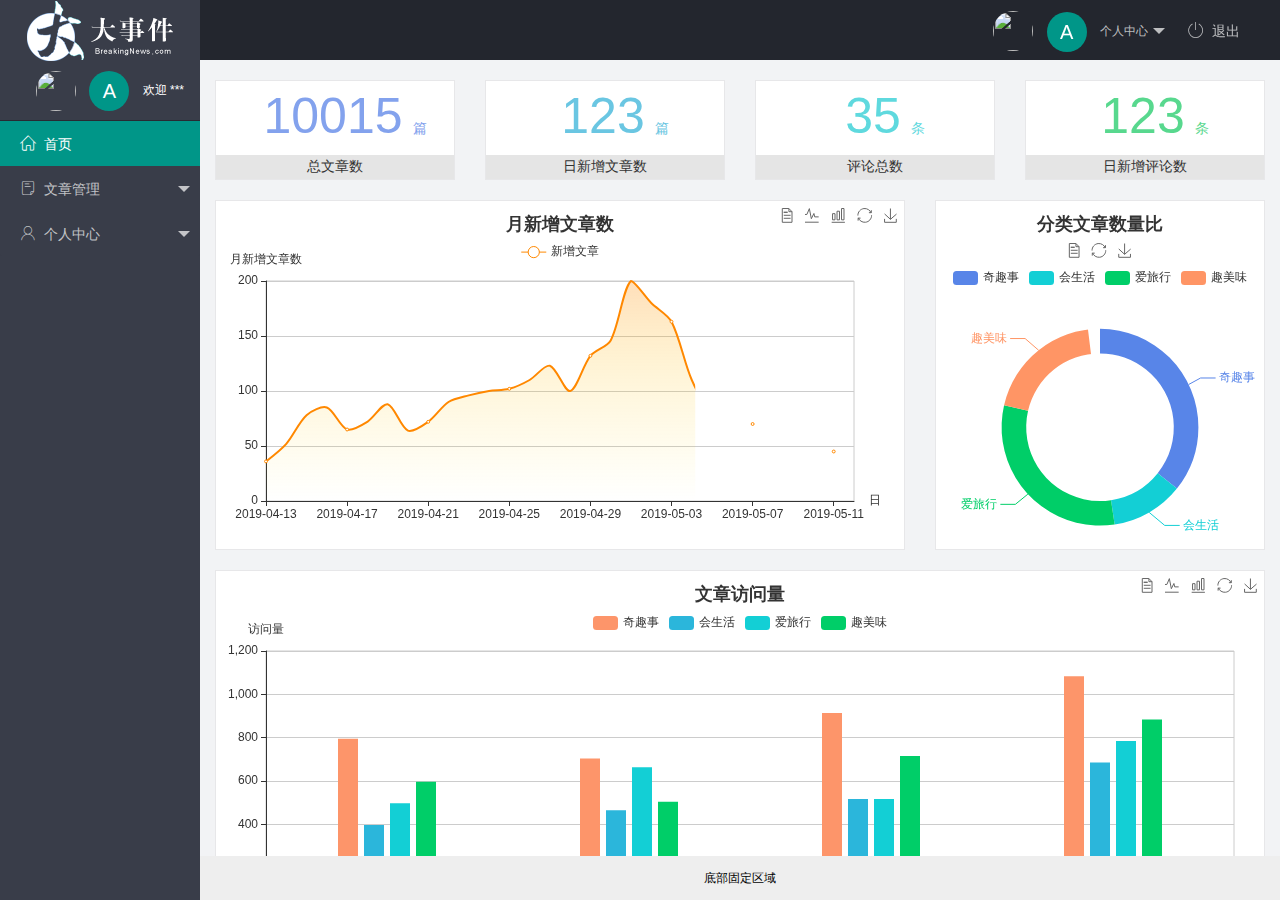
==== commit 0bd38339: "完成了user模块" ====
--- a/index.html
+++ b/index.html
@@ -25,9 +25,9 @@
               个人中心
             </a>
             <dl class="layui-nav-child">
-              <dd><a href="">基本资料</a></dd>
-              <dd><a href="">更换头像</a></dd>
-              <dd><a href="">重置密码</a></dd>
+              <dd><a href="/user/user_info.html" target="fm">基本资料</a></dd>
+              <dd><a href="/user/user_avatar.html" target="fm">更换头像</a></dd>
+              <dd><a href="/user/user_pwd.html" target="fm">重置密码</a></dd>
             </dl>
           </li>
           <li class="layui-nav-item" lay-header-event="menuRight" lay-unselect>
@@ -81,17 +81,17 @@
               >
               <dl class="layui-nav-child">
                 <dd>
-                  <a href="javascript:;"
+                  <a href="/user/user_info.html" target="fm"
                     ><i class="layui-icon layui-icon-app"></i>基本资料</a
                   >
                 </dd>
                 <dd>
-                  <a href="javascript:;"
+                  <a href="/user/user_avatar.html" target="fm"
                     ><i class="layui-icon layui-icon-app"></i>更换头像</a
                   >
                 </dd>
                 <dd>
-                  <a href="javascript:;"
+                  <a href="/user/user_pwd.html" target="fm"
                     ><i class="layui-icon layui-icon-app"></i>重置密码</a
                   >
                 </dd>
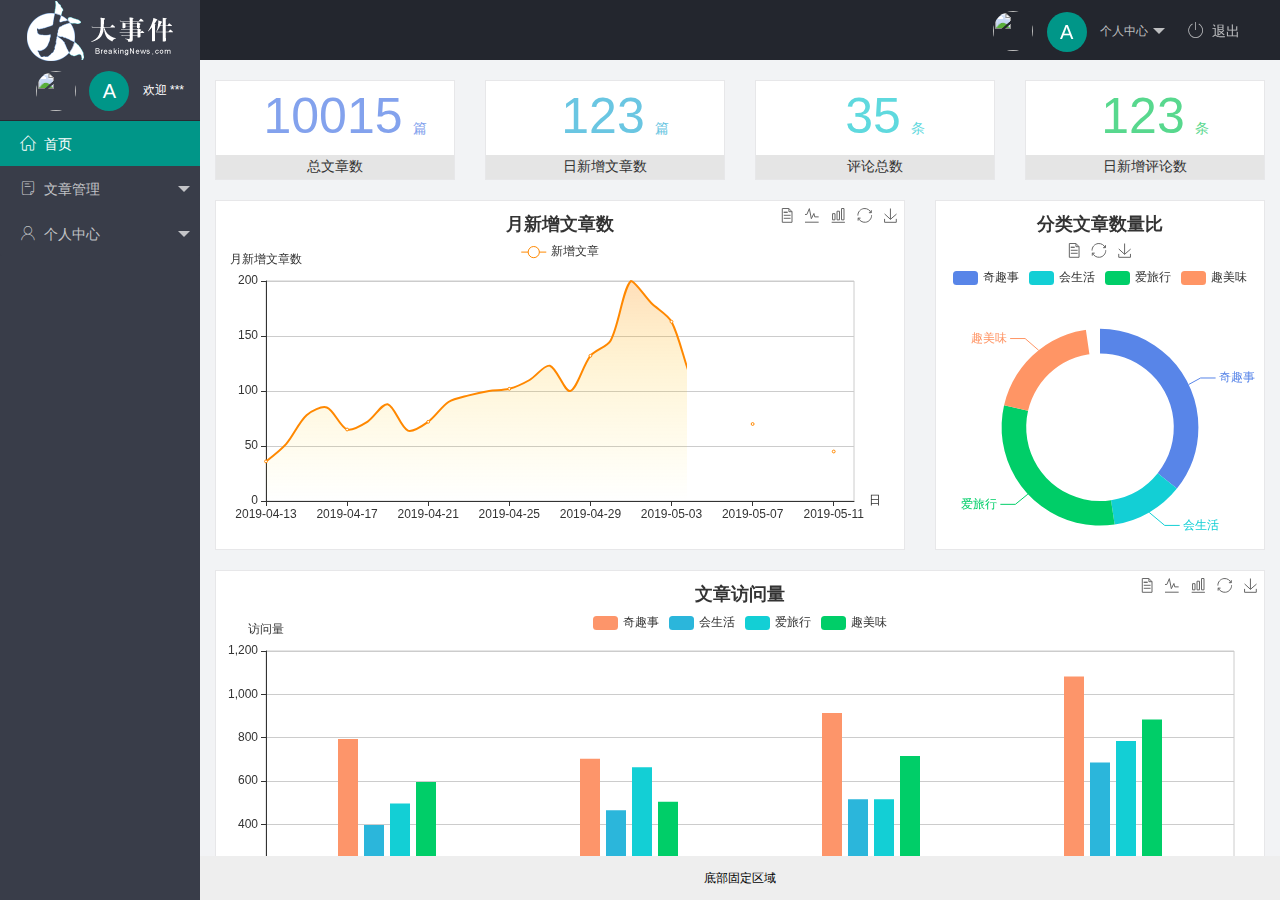
==== commit d2352060: "完成了文章管理系统" ====
--- a/index.html
+++ b/index.html
@@ -9,6 +9,7 @@
     <link rel="stylesheet" href="/assets/fonts/iconfont.css" />
     <link rel="stylesheet" href="/assets/css/index.css" />
   </head>
+
   <body>
     <div class="layui-layout layui-layout-admin">
       <div class="layui-header">
@@ -59,17 +60,17 @@
               >
               <dl class="layui-nav-child">
                 <dd>
-                  <a href="javascript:;"
+                  <a href="/article/art_cate.html" target="fm"
                     ><i class="layui-icon layui-icon-app"></i>文章类别</a
                   >
                 </dd>
-                <dd>
-                  <a href="javascript:;"
+                <dd id="change">
+                  <a href="/article/art_list.html" target="fm"
                     ><i class="layui-icon layui-icon-app"></i>文章列表</a
                   >
                 </dd>
                 <dd>
-                  <a href="javascript:;"
+                  <a href="/article/art_pub.html" target="fm"
                     ><i class="layui-icon layui-icon-app"></i>发布文章</a
                   >
                 </dd>
@@ -115,5 +116,6 @@
     <script src="/assets/lib/jquery.js"></script>
     <script src="/assets/js/baseAPI.js"></script>
     <script src="/assets/js/index.js"></script>
+   
   </body>
 </html>
